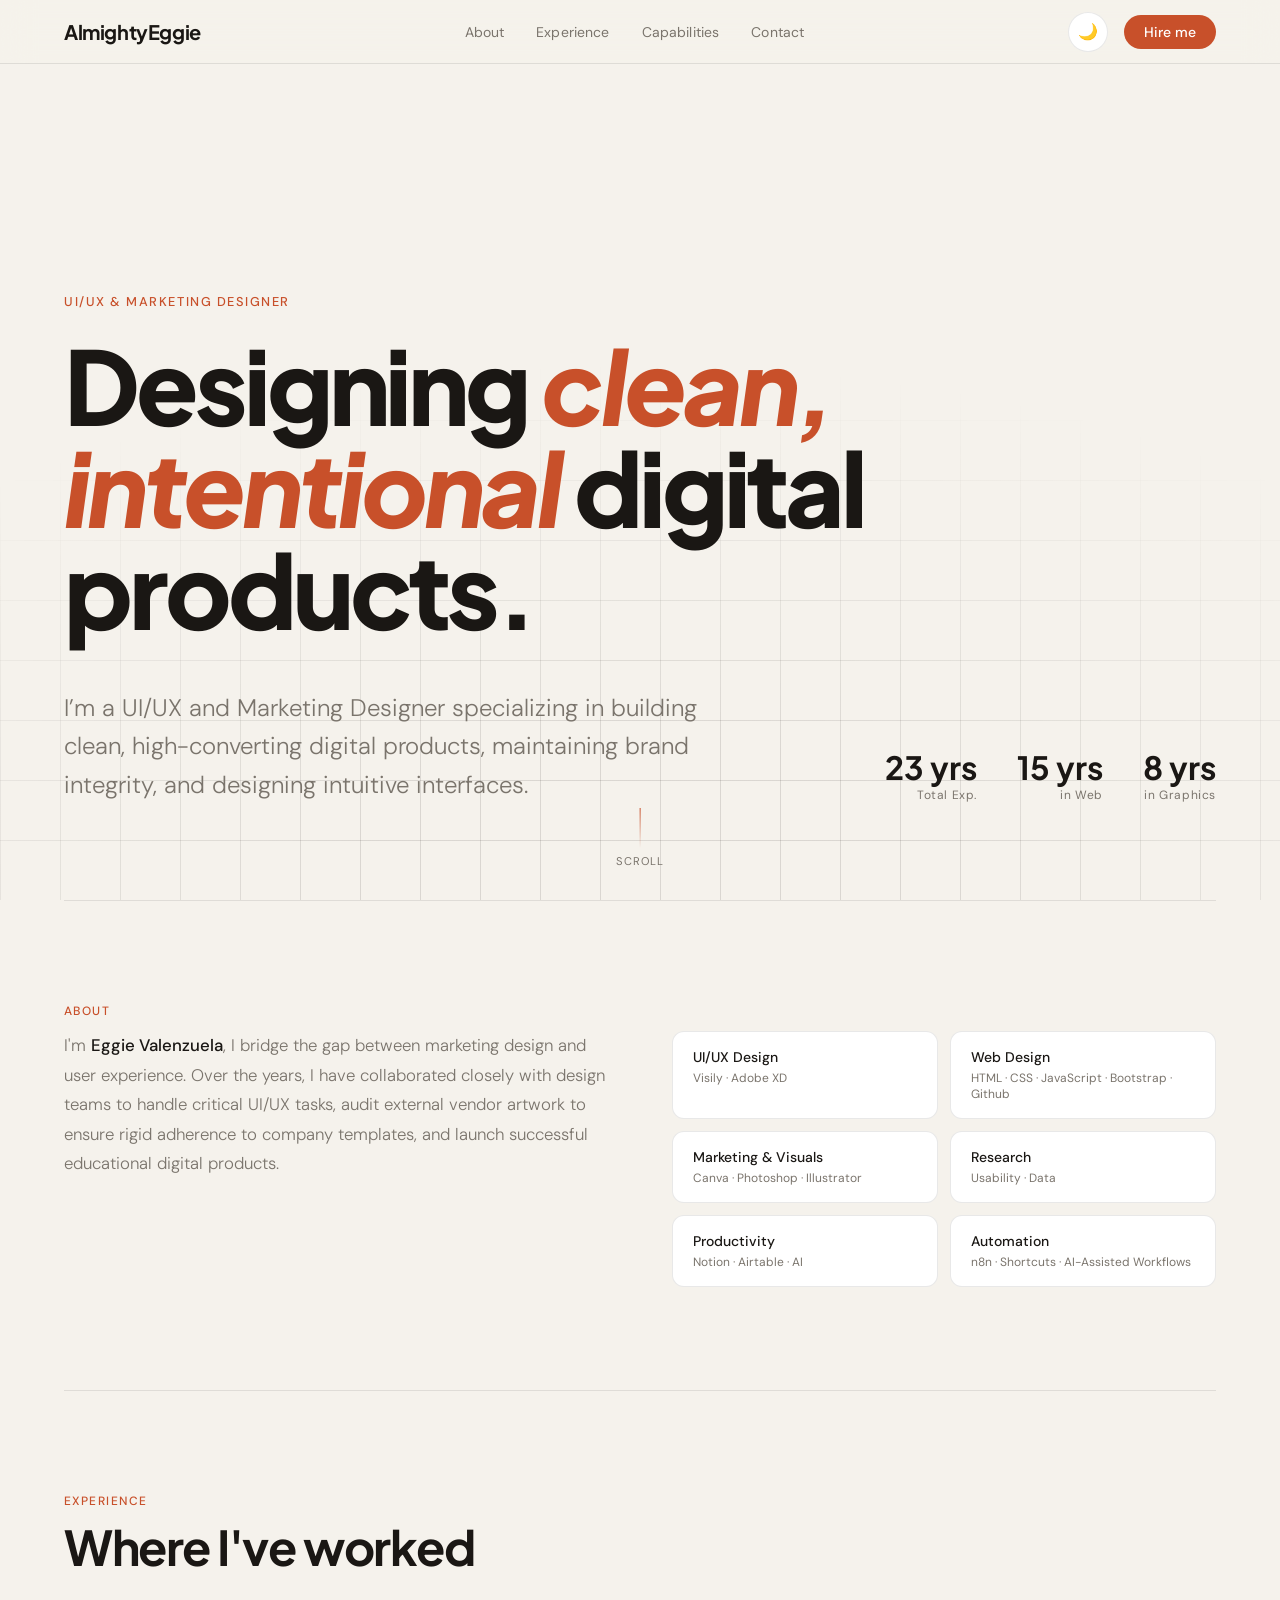
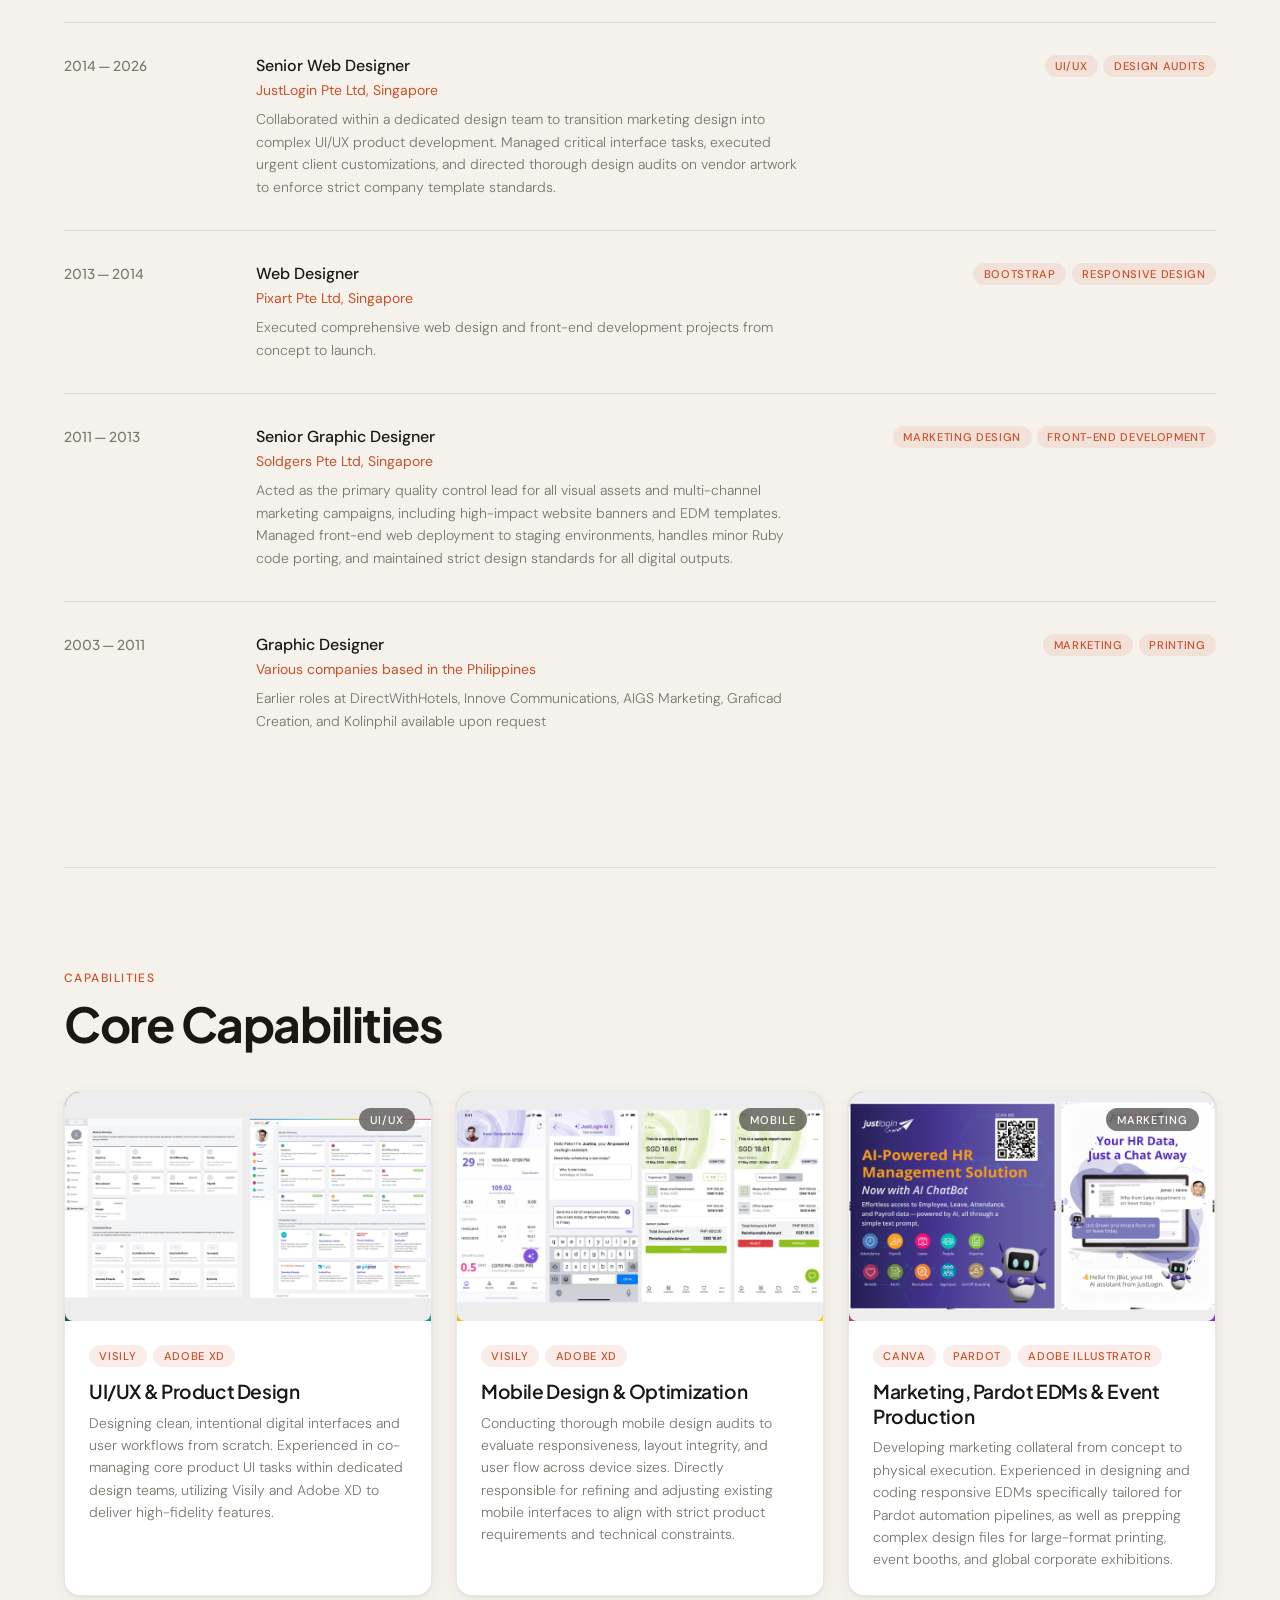
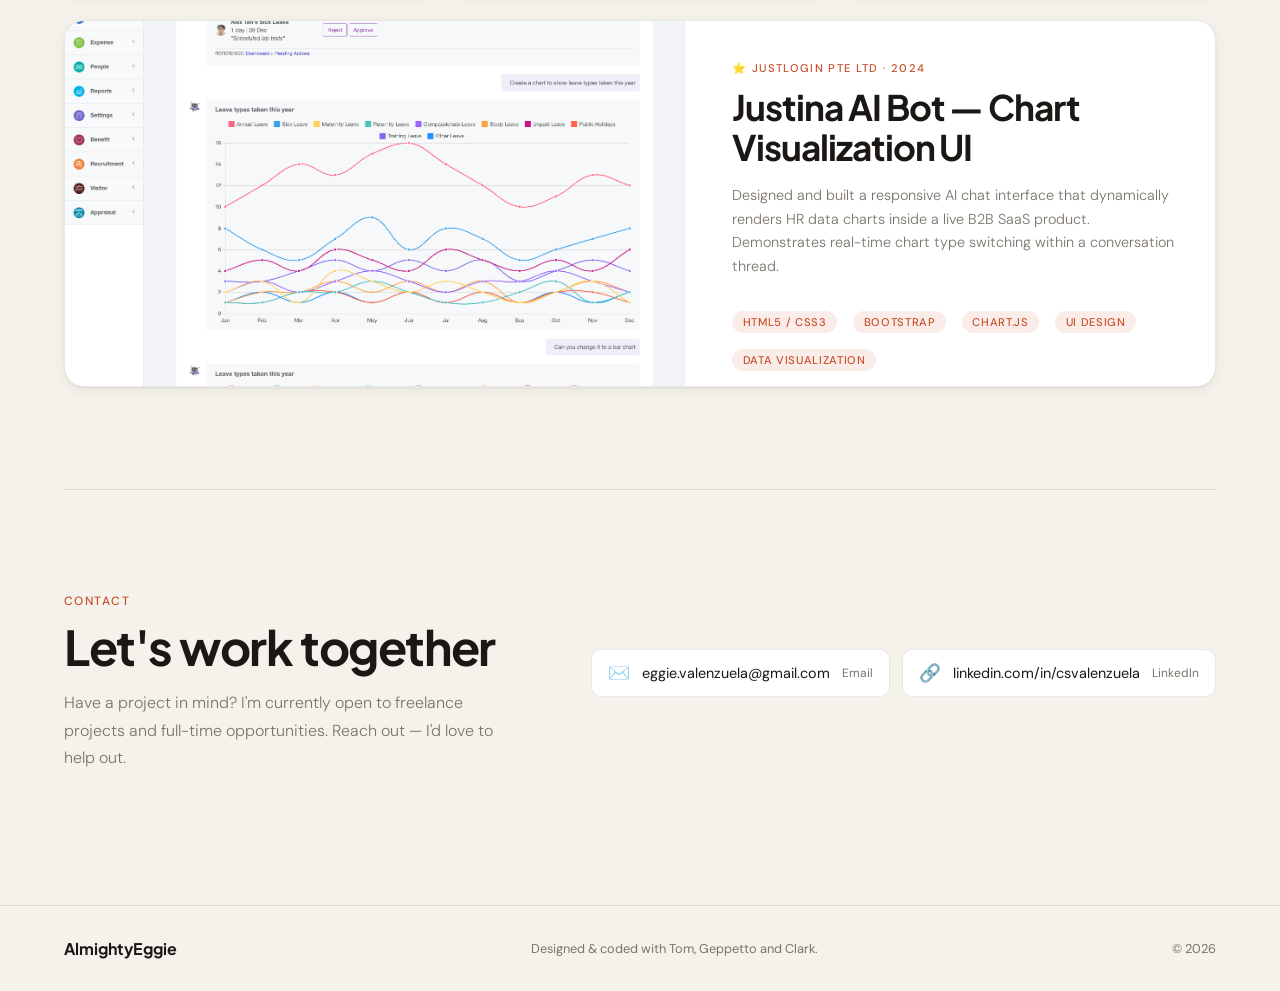
==== index.html @ 994a7f30 "Update index.html" ====
<!DOCTYPE html>
<html lang="en">

<head>
    <meta charset="UTF-8">
    <meta name="viewport" content="width=device-width, initial-scale=1.0">
    <title>Eggie Valenzuela — Portfolio</title>
    <link rel="preconnect" href="https://fonts.googleapis.com">
    <link
        href="https://fonts.googleapis.com/css2?family=Plus+Jakarta+Sans:ital,wght@0,300..800;1,300..800&family=DM+Sans:ital,opsz,wght@0,9..40,300..500;1,9..40,300&display=swap"
        rel="stylesheet">

    <link rel="stylesheet" href="css/style.css">

</head>

<body>

    <!-- NAV -->
    <nav>
        <a href="#" class="nav-logo">AlmightyEggie</a>
        <ul class="nav-links">
            <li><a href="#about">About</a></li>
            <li><a href="#experience">Experience</a></li>
            <li><a href="#work">Capabilities</a></li>
            <li><a href="#contact">Contact</a></li>
        </ul>
        <div class="nav-right">
            <button class="theme-toggle" onclick="toggleTheme()" title="Toggle theme" id="themeBtn">🌙</button>
            <a href="#contact" class="btn-cta">Hire me</a>
        </div>
    </nav>

    <!-- HERO -->
    <section class="hero">
        <div class="hero-grid"></div>
        <span class="hero-eyebrow">UI/UX & Marketing Designer</span>
        <h1>Designing <em>clean, intentional</em> digital products.</h1>
        <div class="hero-sub">
            <p class="hero-desc">I’m a UI/UX and Marketing Designer specializing in building clean, high-converting
                digital products, maintaining brand integrity, and designing intuitive interfaces.</p>
            <div class="hero-stats">
                <div class="stat">
                    <span class="stat-num">23 yrs</span>
                    <span class="stat-label">Total Exp.</span>
                </div>
                <div class="stat">
                    <span class="stat-num">15 yrs</span>
                    <span class="stat-label">in Web</span>
                </div>
                <div class="stat">
                    <span class="stat-num">8 yrs</span>
                    <span class="stat-label">in Graphics</span>
                </div>
            </div>
        </div>
        <div class="scroll-hint">
            <div class="scroll-hint-line"></div>
            Scroll
        </div>
    </section>

    <div class="divider"></div>

    <!-- ABOUT -->
    <section id="about">
        <div class="section-label">About</div>
        <div class="about-inner">
            <div class="about-text reveal">
                <p>I'm <strong>Eggie Valenzuela</strong>, I bridge the gap between marketing design and user experience.
                    Over the years, I have collaborated closely with design teams to handle critical UI/UX tasks, audit
                    external vendor artwork to ensure rigid adherence to company templates, and launch successful
                    educational digital products.</p>
            </div>
            <div class="skills-grid reveal">
                <div class="skill-item">
                    <div class="skill-name">UI/UX Design</div>
                    <div class="skill-sub">Visily · Adobe XD </div>
                </div>
                <div class="skill-item">
                    <div class="skill-name">Web Design</div>
                    <div class="skill-sub">HTML · CSS · JavaScript · Bootstrap · Github</div>
                </div>
                <div class="skill-item">
                    <div class="skill-name">Marketing & Visuals</div>
                    <div class="skill-sub">Canva · Photoshop · Illustrator</div>
                </div>
                <div class="skill-item">
                    <div class="skill-name">Research</div>
                    <div class="skill-sub">Usability · Data</div>
                </div>
                <div class="skill-item">
                    <div class="skill-name">Productivity</div>
                    <div class="skill-sub">Notion · Airtable · AI</div>
                </div>
                <div class="skill-item">
                    <div class="skill-name">Automation</div>
                    <div class="skill-sub">n8n · Shortcuts · AI-Assisted Workflows</div>
                </div>
            </div>
        </div>
    </section>

    <div class="divider"></div>

    <!-- EXPERIENCE -->
    <section id="experience">
        <div class="section-label">Experience</div>
        <h2 class="section-title">Where I've worked</h2>

        <div class="exp-list">
            <div class="exp-item reveal">
                <div class="exp-period">2014 — 2026</div>
                <div>
                    <div class="exp-role">Senior Web Designer</div>
                    <div class="exp-company">JustLogin Pte Ltd, Singapore</div>
                    <p class="exp-desc">Collaborated within a dedicated design team to transition marketing design into
                        complex UI/UX product development. Managed critical interface tasks, executed urgent client
                        customizations, and directed thorough design audits on vendor artwork to enforce strict company
                        template standards.</p>
                </div>
                <div class="exp-tags">
                    <span class="tag">UI/UX</span>
                    <span class="tag">Design Audits</span>
                </div>
            </div>

            <div class="exp-item reveal">
                <div class="exp-period">2013 — 2014</div>
                <div>
                    <div class="exp-role">Web Designer</div>
                    <div class="exp-company">Pixart Pte Ltd, Singapore</div>
                    <p class="exp-desc">Executed comprehensive web design and front-end development projects from
                        concept to launch.</p>
                </div>
                <div class="exp-tags">
                    <span class="tag">Bootstrap</span>
                    <span class="tag">Responsive Design</span>
                </div>
            </div>

            <div class="exp-item reveal">
                <div class="exp-period">2011 — 2013</div>
                <div>
                    <div class="exp-role">Senior Graphic Designer</div>
                    <div class="exp-company">Soldgers Pte Ltd, Singapore</div>
                    <p class="exp-desc">Acted as the primary quality control lead for all visual assets and
                        multi-channel marketing campaigns, including high-impact website banners and EDM templates.
                        Managed front-end web deployment to staging environments, handles minor Ruby code porting, and
                        maintained strict design standards for all digital outputs.</p>
                </div>
                <div class="exp-tags">
                    <span class="tag">Marketing Design</span>
                    <span class="tag">Front-end Development</span>
                </div>
            </div>

            <div class="exp-item reveal">
                <div class="exp-period">2003 — 2011</div>
                <div>
                    <div class="exp-role">Graphic Designer</div>
                    <div class="exp-company">Various companies based in the Philippines</div>
                    <p class="exp-desc">Earlier roles at DirectWithHotels, Innove Communications, AIGS Marketing,
                        Graficad Creation, and Kolinphil available upon request</p>
                </div>
                <div class="exp-tags">
                    <span class="tag">Marketing</span>
                    <span class="tag">Printing</span>
                </div>
            </div>
        </div>
    </section>

    <div class="divider"></div>

    <!-- WORK -->
    <section id="work">
        <div class="works-header">
            <div>
                <div class="section-label">Capabilities</div>
                <h2 class="section-title">Core Capabilities</h2>
            </div>
            <!-- <a href="#" class="view-all">View all work →</a> -->
        </div>

        <div class="projects-grid">
            <!-- Card 2 -->
            <a href="#" class="project-card reveal" data-modal-image="images/mockups.png"
                data-modal-title="UI/UX & Product Design" data-modal-badge="UI/UX" data-modal-year="2024"
                data-modal-tags="Visily,Adobe XD"
                data-modal-desc="Designing clean, intentional digital interfaces and user workflows from scratch. Experienced in co-managing core product UI tasks within dedicated design teams, utilizing Visily and Adobe XD to deliver high-fidelity features.">
                <div class="project-thumb c2">
                    <div class="project-thumb-inner"><img src="images/mockups.png"></div>
                    <span class="project-badge">UI/UX</span>
                </div>
                <div class="project-body">
                    <div class="project-tags">
                        <span class="tag">Visily</span>
                        <span class="tag">Adobe XD</span>
                    </div>
                    <h3 class="project-title">UI/UX & Product Design</h3>
                    <p class="project-desc">Designing clean, intentional digital interfaces and user workflows from
                        scratch. Experienced in co-managing core product UI tasks within dedicated design teams,
                        utilizing Visily and Adobe XD to deliver high-fidelity features.</p>
                </div>
                <!-- <div class="project-footer">
                    <span class="project-year">2024</span>
                    <span class="project-arrow">↗</span>
                </div> -->
            </a>

            <!-- Card 3 -->
            <a href="#" class="project-card reveal" data-modal-image="images/mobile.png" data-modal-color="c3"
                data-modal-title="Mobile Design & Optimization" data-modal-badge="Mobile" data-modal-year="2024"
                data-modal-tags="Visily,Adobe XD,Mobile Design"
                data-modal-desc="Conducting thorough mobile design audits to evaluate responsiveness, layout integrity, and user flow across device sizes. Directly responsible for refining and adjusting existing mobile interfaces to align with strict product requirements and technical constraints.">
                <div class="project-thumb c3">
                    <div class="project-thumb-inner"><img src="images/mobile.png"></div>
                    <span class="project-badge">Mobile</span>
                </div>
                <div class="project-body">
                    <div class="project-tags">
                        <span class="tag">Visily</span>
                        <span class="tag">Adobe XD</span>
                    </div>
                    <h3 class="project-title">Mobile Design & Optimization</h3>
                    <p class="project-desc">Conducting thorough mobile design audits to evaluate responsiveness, layout
                        integrity, and user flow across device sizes. Directly responsible for refining and adjusting
                        existing mobile interfaces to align with strict product requirements and technical constraints.
                    </p>
                </div>
                <!-- <div class="project-footer">
                    <span class="project-year">2024</span>
                    <span class="project-arrow">↗</span>
                </div> -->
            </a>

            <!-- Card 4 -->
            <a href="#" class="project-card reveal" data-modal-image="images/marketing.png" data-modal-color="c4"
                data-modal-title="Marketing, Pardot EDMs & Event Production" data-modal-badge="Marketing"
                data-modal-year="2023" data-modal-tags="Canva,Pardot,Adobe Illustrator" data-modal-desc="Developing marketing collateral from concept to physical execution.
                        Experienced in designing and coding responsive EDMs specifically tailored for Pardot automation
                        pipelines, as well as prepping complex design files for large-format printing, event booths, and
                        global corporate exhibitions.">
                <div class="project-thumb c4">
                    <div class="project-thumb-inner"><img src="images/marketing.png"></div>
                    <span class="project-badge">Marketing</span>
                </div>
                <div class="project-body">
                    <div class="project-tags">
                        <span class="tag">Canva</span>
                        <span class="tag">Pardot</span>
                        <span class="tag">Adobe Illustrator</span>
                    </div>
                    <h3 class="project-title">Marketing, Pardot EDMs & Event Production</h3>
                    <p class="project-desc">Developing marketing collateral from concept to physical execution.
                        Experienced in designing and coding responsive EDMs specifically tailored for Pardot automation
                        pipelines, as well as prepping complex design files for large-format printing, event booths, and
                        global corporate exhibitions.</p>
                </div>
                <!-- <div class="project-footer">
                    <span class="project-year">2023</span>
                    <span class="project-arrow">↗</span>
                </div> -->
            </a>

            <!-- Card 5 -->
            <!-- <a href="#" class="project-card reveal" data-modal-emoji="🏥" data-modal-color="c5"
                data-modal-title="Healio — Patient Portal Redesign" data-modal-badge="Healthcare" data-modal-year="2023"
                data-modal-tags="HealthTech,Accessibility"
                data-modal-desc="Accessibility-first redesign of a hospital patient portal for 400K+ users. Achieved WCAG 2.1 AA compliance while reducing task completion time by 52%.">
                <div class="project-thumb c5">
                    <div class="project-thumb-inner">🏥</div>
                    <span class="project-badge">Healthcare</span>
                </div>
                <div class="project-body">
                    <div class="project-tags">
                        <span class="tag">HealthTech</span>
                        <span class="tag">Accessibility</span>
                    </div>
                    <h3 class="project-title">Healio — Patient Portal Redesign</h3>
                    <p class="project-desc">Accessibility-first redesign of a hospital patient portal for 400K+ users.
                        Achieved WCAG 2.1 AA compliance while reducing task completion time by 52%.</p>
                </div>
                <div class="project-footer">
                    <span class="project-year">2023</span>
                    <span class="project-arrow">↗</span>
                </div>
            </a> -->


            <!-- Featured -->
            <a href="justina-case-study.html" class="featured-card reveal">
                <div class="featured-thumb c1">
                    <div class="featured-thumb-inner"><img src="images/justina-chart.png"></div>
                </div>
                <div class="featured-body">
                    <div>
                        <div class="featured-label">⭐ JustLogin Pte Ltd · 2024</div>
                        <h3 class="featured-title">Justina AI Bot — Chart Visualization UI</h3>
                        <p class="featured-desc">Designed and built a responsive AI chat interface that dynamically
                            renders HR data charts inside a live B2B SaaS product. Demonstrates real-time chart type
                            switching within a conversation thread.</p>
                    </div>
                    <div class="featured-meta">
                        <span class="tag">HTML5 / CSS3</span>
                        <span class="tag">Bootstrap</span>
                        <span class="tag">Chart.js</span>
                        <span class="tag">UI Design</span>
                        <span class="tag">Data Visualization</span>
                    </div>
                </div>
            </a>

        </div>
    </section>

    <div class="divider"></div>

    <!-- CONTACT -->
    <section id="contact">
        <div class="contact-inner">
            <div class="contact-left">
                <div class="section-label">Contact</div>
                <h2 class="section-title">Let's work together</h2>
                <p class="contact-text">Have a project in mind? I'm currently open to freelance projects and full-time
                    opportunities. Reach out — I'd love to help out.</p>
            </div>

            <div class="contact-links">
                <a href="mailto:eggie.valenzuela@gmail.com" class="contact-link">
                    <span class="contact-link-icon">✉️</span>
                    eggie.valenzuela@gmail.com
                    <span class="contact-link-sub">Email</span>
                </a>
                <a href="www.linkedin.com/in/csvalenzuela" class="contact-link">
                    <span class="contact-link-icon">🔗</span>
                    linkedin.com/in/csvalenzuela
                    <span class="contact-link-sub">LinkedIn</span>
                </a>
            </div>
        </div>
    </section>

    <!-- FOOTER -->
    <footer>
        <span class="footer-logo">AlmightyEggie</span>
        <span>Designed & coded with Tom, Geppetto and Clark.</span>
        <span>© 2026</span>
    </footer>

    <!-- PROJECT MODAL -->
    <div id="projectModal" class="modal" role="dialog" aria-modal="true" aria-hidden="true">
        <div class="modal-overlay"></div>
        <div class="modal-container">
            <button class="modal-close" id="modalCloseBtn" aria-label="Close modal">&times;</button>
            <div class="modal-content">
                <div class="modal-media" id="modalMedia">
                    <!-- Dynamic: img or emoji wrapper -->
                </div>
                <div class="modal-details">
                    <div class="modal-header-meta">
                        <span class="modal-badge-label" id="modalBadge"></span>
                        <span class="modal-year" id="modalYear"></span>
                    </div>
                    <h3 class="modal-title" id="modalTitle"></h3>
                    <div class="modal-tags" id="modalTags"></div>
                    <p class="modal-desc" id="modalDesc"></p>
                </div>
            </div>
        </div>
    </div>

    <script>
        // Theme toggle
        const html = document.documentElement;
        const btn = document.getElementById('themeBtn');

        function toggleTheme() {
            const isDark = html.getAttribute('data-theme') === 'dark';
            html.setAttribute('data-theme', isDark ? 'light' : 'dark');
            btn.textContent = isDark ? '🌙' : '☀️';
        }

        // Scroll reveal
        const reveals = document.querySelectorAll('.reveal');
        const observer = new IntersectionObserver((entries) => {
            entries.forEach((entry, i) => {
                if (entry.isIntersecting) {
                    setTimeout(() => entry.target.classList.add('visible'), 60 * i);
                    observer.unobserve(entry.target);
                }
            });
        }, { threshold: 0.08 });

        reveals.forEach(el => observer.observe(el));

        // Modal selectors
        const modal = document.getElementById('projectModal');
        const modalOverlay = modal.querySelector('.modal-overlay');
        const modalCloseBtn = document.getElementById('modalCloseBtn');
        const modalMedia = document.getElementById('modalMedia');
        const modalBadge = document.getElementById('modalBadge');
        const modalYear = document.getElementById('modalYear');
        const modalTitle = document.getElementById('modalTitle');
        const modalTags = document.getElementById('modalTags');
        const modalDesc = document.getElementById('modalDesc');

        function openModal(card) {
            const image = card.getAttribute('data-modal-image');
            const emoji = card.getAttribute('data-modal-emoji');
            const colorClass = card.getAttribute('data-modal-color') || '';
            const title = card.getAttribute('data-modal-title');
            const badge = card.getAttribute('data-modal-badge');
            const year = card.getAttribute('data-modal-year');
            const tags = card.getAttribute('data-modal-tags') ? card.getAttribute('data-modal-tags').split(',') : [];
            const desc = card.getAttribute('data-modal-desc');

            // Populate media (image or styled emoji box)
            modalMedia.innerHTML = '';
            if (image) {
                const imgEl = document.createElement('img');
                imgEl.src = image;
                imgEl.alt = title;
                imgEl.className = 'modal-img';
                modalMedia.appendChild(imgEl);
                modalMedia.className = 'modal-media'; // remove any special emoji-only classes
            } else if (emoji) {
                const emojiWrapper = document.createElement('div');
                emojiWrapper.className = `modal-emoji-wrapper ${colorClass}`;
                emojiWrapper.textContent = emoji;
                modalMedia.appendChild(emojiWrapper);
                modalMedia.className = 'modal-media has-emoji';
            }

            // Populate text
            modalTitle.textContent = title;
            modalBadge.textContent = badge;
            modalYear.textContent = year;
            modalDesc.textContent = desc;

            // Populate tags
            modalTags.innerHTML = '';
            tags.forEach(tagText => {
                const tagSpan = document.createElement('span');
                tagSpan.className = 'tag';
                tagSpan.textContent = tagText;
                modalTags.appendChild(tagSpan);
            });

            // Show modal
            modal.classList.add('active');
            document.body.style.overflow = 'hidden'; // Lock scroll

            // Focus on close button for accessibility
            modalCloseBtn.focus();
        }

        function closeModal() {
            modal.classList.remove('active');
            document.body.style.overflow = ''; // Unlock scroll
        }

        // Attach click handlers to cards
        const projectCards = document.querySelectorAll('.project-card');
        projectCards.forEach(card => {
            card.addEventListener('click', (e) => {
                e.preventDefault();
                openModal(card);
            });
        });

        // Close handlers
        modalCloseBtn.addEventListener('click', closeModal);
        modalOverlay.addEventListener('click', closeModal);

        // Escape key listener to close modal
        window.addEventListener('keydown', (e) => {
            if (e.key === 'Escape' && modal.classList.contains('active')) {
                closeModal();
            }
        });
    </script>

</body>

</html>
---- css/style.css ----
*,
        *::before,
        *::after {
            box-sizing: border-box;
            margin: 0;
            padding: 0;
        }

        :root {
            --bg: #F5F2EC;
            --bg2: #EDE9E0;
            --surface: #FFFFFF;
            --border: rgba(0, 0, 0, 0.09);
            --text: #1A1714;
            --muted: #7A746C;
            --accent: #C8502A;
            --accent2: #3D6B4F;
            --tag-bg: rgba(200, 80, 42, 0.1);
            --tag-color: #C8502A;
            --nav-bg: rgba(245, 242, 236, 0.85);
            --card-shadow: 0 1px 3px rgba(0, 0, 0, 0.06), 0 4px 16px rgba(0, 0, 0, 0.05);
            --card-hover: 0 8px 32px rgba(0, 0, 0, 0.10);
            --hero-line: rgba(26, 23, 20, 0.12);
        }

        [data-theme="dark"] {
            --bg: #0F0E0D;
            --bg2: #181614;
            --surface: #1E1C1A;
            --border: rgba(255, 255, 255, 0.08);
            --text: #EDE8DF;
            --muted: #7A746C;
            --accent: #E8714A;
            --accent2: #5A9E72;
            --tag-bg: rgba(232, 113, 74, 0.15);
            --tag-color: #E8714A;
            --nav-bg: rgba(15, 14, 13, 0.85);
            --card-shadow: 0 1px 3px rgba(0, 0, 0, 0.3), 0 4px 16px rgba(0, 0, 0, 0.25);
            --card-hover: 0 8px 32px rgba(0, 0, 0, 0.4);
            --hero-line: rgba(237, 232, 223, 0.08);
        }

        html {
            scroll-behavior: smooth;
        }

        body {
            font-family: 'DM Sans', sans-serif;
            background: var(--bg);
            color: var(--text);
            min-height: 100vh;
            transition: background 0.4s, color 0.4s;
            overflow-x: hidden;
        }

        /* NAV */
        nav {
            position: fixed;
            top: 0;
            left: 0;
            right: 0;
            z-index: 100;
            display: flex;
            align-items: center;
            justify-content: space-between;
            padding: 0 clamp(1.5rem, 5vw, 4rem);
            height: 64px;
            backdrop-filter: blur(16px);
            background: var(--nav-bg);
            border-bottom: 1px solid var(--border);
            transition: background 0.4s, border-color 0.4s;
        }

        .nav-logo {
            font-family: 'Plus Jakarta Sans', sans-serif;
            font-weight: 700;
            font-size: 1.25rem;
            color: var(--text);
            text-decoration: none;
            letter-spacing: -0.02em;
        }

        .nav-links {
            display: flex;
            align-items: center;
            gap: 2rem;
            list-style: none;
        }

        .nav-links a {
            font-size: 0.875rem;
            font-weight: 400;
            color: var(--muted);
            text-decoration: none;
            letter-spacing: 0.01em;
            transition: color 0.2s;
        }

        .nav-links a:hover {
            color: var(--text);
        }

        .nav-right {
            display: flex;
            align-items: center;
            gap: 1rem;
        }

        .theme-toggle {
            width: 40px;
            height: 40px;
            border-radius: 50%;
            border: 1px solid var(--border);
            background: var(--surface);
            cursor: pointer;
            display: flex;
            align-items: center;
            justify-content: center;
            font-size: 1rem;
            transition: all 0.2s;
            color: var(--text);
        }

        .theme-toggle:hover {
            background: var(--bg2);
            transform: scale(1.05);
        }

        .btn-cta {
            padding: 0.5rem 1.25rem;
            background: var(--accent);
            color: #fff;
            border: none;
            border-radius: 100px;
            font-family: 'DM Sans', sans-serif;
            font-size: 0.875rem;
            font-weight: 500;
            cursor: pointer;
            text-decoration: none;
            transition: opacity 0.2s, transform 0.2s;
            display: inline-block;
        }

        .btn-cta:hover {
            opacity: 0.88;
            transform: translateY(-1px);
        }

        /* HERO */
        .hero {
            min-height: 100vh;
            display: flex;
            flex-direction: column;
            justify-content: flex-end;
            padding: 0 clamp(1.5rem, 5vw, 4rem);
            padding-bottom: 6rem;
            padding-top: 64px;
            position: relative;
            overflow: hidden;
        }

        .hero-grid {
            position: absolute;
            inset: 0;
            z-index: 0;
            background-image:
                linear-gradient(var(--hero-line) 1px, transparent 1px),
                linear-gradient(90deg, var(--hero-line) 1px, transparent 1px);
            background-size: 60px 60px;
            mask-image: radial-gradient(ellipse 80% 60% at 50% 100%, black 30%, transparent 100%);
        }

        .hero-eyebrow {
            font-size: 0.8rem;
            font-weight: 500;
            letter-spacing: 0.12em;
            text-transform: uppercase;
            color: var(--accent);
            margin-bottom: 1.5rem;
            position: relative;
            z-index: 1;
            animation: fadeUp 0.6s ease both;
            margin-top: 1.5rem;
        }

        .hero h1 {
            font-family: 'Plus Jakarta Sans', sans-serif;
            font-weight: 800;
            font-size: clamp(3.2rem, 8vw, 6.8rem);
            line-height: 1.0;
            letter-spacing: -0.04em;
            color: var(--text);
            position: relative;
            z-index: 1;
            animation: fadeUp 0.6s 0.1s ease both;
            max-width: 14ch;
        }

        .hero h1 em {
            font-style: italic;
            color: var(--accent);
        }

        .hero-sub {
            display: flex;
            align-items: flex-end;
            justify-content: space-between;
            margin-top: 3rem;
            position: relative;
            z-index: 1;
            animation: fadeUp 0.6s 0.2s ease both;
            gap: 2rem;
            flex-wrap: wrap;
        }

        .hero-desc {
            font-size: 1.5rem;
            font-weight: 300;
            color: var(--muted);
            line-height: 1.6;
            max-width: 38ch;
        }

        .hero-stats {
            display: flex;
            gap: 2.5rem;
        }

        .stat {
            text-align: right;
        }

        .stat-num {
            font-family: 'Plus Jakarta Sans', sans-serif;
            font-weight: 700;
            font-size: 2rem;
            line-height: 1;
            color: var(--text);
            display: block;
        }

        .stat-label {
            font-size: 0.75rem;
            color: var(--muted);
            letter-spacing: 0.05em;
        }

        .scroll-hint {
            position: absolute;
            bottom: 2rem;
            left: 50%;
            transform: translateX(-50%);
            display: flex;
            flex-direction: column;
            align-items: center;
            gap: 0.4rem;
            color: var(--muted);
            font-size: 0.7rem;
            letter-spacing: 0.1em;
            text-transform: uppercase;
            animation: fadeIn 1s 0.8s ease both;
        }

        .scroll-hint-line {
            width: 1px;
            height: 40px;
            background: linear-gradient(to bottom, var(--accent), transparent);
            animation: scrollDown 1.5s infinite ease-in-out;
        }

        @keyframes scrollDown {

            0%,
            100% {
                transform: scaleY(1);
                opacity: 1;
            }

            50% {
                transform: scaleY(0.5);
                opacity: 0.4;
            }
        }

        /* SECTIONS */
        section {
            padding: clamp(4rem, 8vw, 7rem) clamp(1.5rem, 5vw, 4rem);
        }

        .section-label {
            font-size: 0.75rem;
            letter-spacing: 0.12em;
            text-transform: uppercase;
            color: var(--accent);
            font-weight: 500;
            margin-bottom: 0.75rem;
        }

        .section-title {
            font-family: 'Plus Jakarta Sans', sans-serif;
            font-weight: 700;
            font-size: clamp(2rem, 4.5vw, 3rem);
            line-height: 1.1;
            letter-spacing: -0.03em;
            color: var(--text);
            margin-bottom: 3rem;
            max-width: 20ch;
        }

        /* ABOUT */
        .about-inner {
            display: grid;
            grid-template-columns: 1fr 1fr;
            gap: 4rem;
            align-items: start;
        }

        .about-text p {
            font-size: 1.05rem;
            line-height: 1.75;
            color: var(--muted);
            font-weight: 300;
            margin-bottom: 1.25rem;
        }

        .about-text p strong {
            color: var(--text);
            font-weight: 500;
        }

        .skills-grid {
            display: grid;
            grid-template-columns: 1fr 1fr;
            gap: 0.75rem;
        }

        .skill-item {
            background: var(--surface);
            border: 1px solid var(--border);
            border-radius: 12px;
            padding: 1rem 1.25rem;
            transition: border-color 0.2s, transform 0.2s;
        }

        .skill-item:hover {
            border-color: var(--accent);
            transform: translateY(-2px);
        }

        .skill-name {
            font-size: 0.875rem;
            font-weight: 500;
            color: var(--text);
            margin-bottom: 0.25rem;
        }

        .skill-sub {
            font-size: 0.75rem;
            color: var(--muted);
        }

        /* WORKS */
        .works-header {
            display: flex;
            align-items: flex-end;
            justify-content: space-between;
            margin-bottom: 2.5rem;
            flex-wrap: wrap;
            gap: 1rem;
        }

        .works-header .section-title {
            margin-bottom: 0;
        }

        .view-all {
            font-size: 0.875rem;
            color: var(--muted);
            text-decoration: none;
            display: flex;
            align-items: center;
            gap: 0.4rem;
            transition: color 0.2s;
        }

        .view-all:hover {
            color: var(--accent);
        }

        .projects-grid {
            display: grid;
            grid-template-columns: repeat(auto-fill, minmax(340px, 1fr));
            gap: 1.5rem;
        }

        .project-card {
            background: var(--surface);
            border: 1px solid var(--border);
            border-radius: 16px;
            overflow: hidden;
            cursor: pointer;
            transition: box-shadow 0.3s, transform 0.3s, border-color 0.3s;
            box-shadow: var(--card-shadow);
            text-decoration: none;
            color: inherit;
            display: block;
        }

        .project-card:hover {
            box-shadow: var(--card-hover);
            transform: translateY(-4px);
            border-color: transparent;
        }

        .project-thumb {
            aspect-ratio: 16/10;
            overflow: hidden;
            position: relative;
        }

        .project-thumb-inner {
            width: 100%;
            height: 100%;
            display: flex;
            align-items: center;
            justify-content: center;
            font-size: 3rem;
            transition: transform 0.4s ease;
            position: relative;
        }

        .project-card:hover .project-thumb-inner {
            transform: scale(1.04);
        }

        .project-badge {
            position: absolute;
            top: 1rem;
            right: 1rem;
            background: rgba(0, 0, 0, 0.5);
            backdrop-filter: blur(8px);
            color: #fff;
            font-size: 0.7rem;
            font-weight: 500;
            letter-spacing: 0.08em;
            text-transform: uppercase;
            padding: 0.3rem 0.7rem;
            border-radius: 100px;
        }

        .project-body {
            padding: 1.5rem;
        }

        .project-tags {
            display: flex;
            flex-wrap: wrap;
            gap: 0.4rem;
            margin-bottom: 0.75rem;
        }

        .tag {
            font-size: 0.7rem;
            font-weight: 500;
            letter-spacing: 0.06em;
            text-transform: uppercase;
            padding: 0.25rem 0.65rem;
            border-radius: 100px;
            background: var(--tag-bg);
            color: var(--tag-color);
        }

        .project-title {
            font-family: 'Plus Jakarta Sans', sans-serif;
            font-weight: 600;
            font-size: 1.2rem;
            line-height: 1.3;
            letter-spacing: -0.02em;
            margin-bottom: 0.5rem;
            color: var(--text);
        }

        .project-desc {
            font-size: 0.875rem;
            line-height: 1.6;
            color: var(--muted);
            font-weight: 300;
        }

        .project-footer {
            display: flex;
            align-items: center;
            justify-content: space-between;
            padding: 1rem 1.5rem;
            border-top: 1px solid var(--border);
            font-size: 0.8rem;
            color: var(--muted);
        }

        .project-year {
            font-family: 'Plus Jakarta Sans', sans-serif;
            font-weight: 500;
            font-size: 0.85rem;
        }

        .project-arrow {
            width: 28px;
            height: 28px;
            border-radius: 50%;
            border: 1px solid var(--border);
            display: flex;
            align-items: center;
            justify-content: center;
            font-size: 0.75rem;
            transition: all 0.2s;
            color: var(--text);
        }

        .project-card:hover .project-arrow {
            background: var(--accent);
            border-color: var(--accent);
            color: white;
            transform: rotate(45deg);
        }

        /* FEATURED */
        .featured-card {
            grid-column: 1 / -1;
            display: grid;
            grid-template-columns: 1.2fr 1fr;
            border-radius: 20px;
            overflow: hidden;
            background: var(--surface);
            border: 1px solid var(--border);
            box-shadow: var(--card-shadow);
            height: 367px;
            cursor: pointer;
            transition: box-shadow 0.3s, transform 0.3s;
            text-decoration: none;
            color: inherit;
        }

        .featured-card:hover {
            box-shadow: var(--card-hover);
            transform: translateY(-4px);
        }

        .featured-thumb {
            overflow: hidden;
            position: relative;
            display: flex;
            align-items: center;
            justify-content: center;
        }

        .featured-thumb-inner {
            width: 100%;
            height: 100%;
            display: flex;
            align-items: center;
            justify-content: center;
            font-size: 6rem;
            transition: transform 0.4s;
        }

        .featured-card:hover .featured-thumb-inner {
            transform: scale(1.04);
        }

        .featured-body {
            padding: 2.5rem;
            display: flex;
            flex-direction: column;
            justify-content: space-between;
        }

        .featured-label {
            font-size: 0.7rem;
            letter-spacing: 0.12em;
            text-transform: uppercase;
            color: var(--accent);
            font-weight: 500;
            margin-bottom: 0.75rem;
        }

        .featured-title {
            font-family: 'Plus Jakarta Sans', sans-serif;
            font-weight: 700;
            font-size: clamp(1.6rem, 2.8vw, 2.2rem);
            line-height: 1.15;
            letter-spacing: -0.03em;
            margin-bottom: 1rem;
        }

        .featured-desc {
            font-size: 0.9rem;
            line-height: 1.65;
            color: var(--muted);
            font-weight: 300;
            flex: 1;
        }

        .featured-meta {
            display: flex;
            align-items: center;
            gap: 1rem;
            margin-top: 2rem;
            flex-wrap: wrap;
        }

        /* EXPERIENCE */
        .exp-list {
            display: flex;
            flex-direction: column;
            gap: 0;
        }

        .exp-item {
            display: grid;
            grid-template-columns: 160px 1fr auto;
            gap: 2rem;
            padding: 2rem 0;
            border-bottom: 1px solid var(--border);
            align-items: start;
            transition: background 0.2s;
        }

        .exp-item:first-child {
            border-top: 1px solid var(--border);
        }

        .exp-item:last-child {
            border-bottom: none;
        }

        .exp-period {
            font-family: 'Plus Jakarta Sans', sans-serif;
            font-weight: 500;
            font-size: 0.85rem;
            color: var(--muted);
            padding-top: 0.1rem;
        }

        .exp-role {
            font-size: 1rem;
            font-weight: 500;
            color: var(--text);
            margin-bottom: 0.3rem;
        }

        .exp-company {
            font-size: 0.875rem;
            color: var(--accent);
            margin-bottom: 0.6rem;
        }

        .exp-desc {
            font-size: 0.875rem;
            line-height: 1.6;
            color: var(--muted);
            font-weight: 300;
            max-width: 55ch;
        }

        .exp-tags {
            display: flex;
            flex-wrap: wrap;
            gap: 0.35rem;
        }

        /* CONTACT */
        .contact-inner {
            display: grid;
            grid-template-columns: 1fr 1fr;
            gap: 4rem;
            align-items: start;
        }

        .contact-left .section-title {
            margin-bottom: 1rem;
        }

        .contact-text {
            font-size: 1rem;
            line-height: 1.7;
            color: var(--muted);
            font-weight: 300;
            margin-bottom: 2rem;
        }

        .contact-links {
            display: grid;
            grid-template-columns: 1fr 1fr;
            gap: 0.75rem;
            margin-top: 3.5em;
        }

        @media (max-width: 600px) {
            .contact-links {
                grid-template-columns: 1fr;
            }
        }

        .contact-link {
            display: flex;
            align-items: center;
            gap: 0.75rem;
            font-size: 0.9rem;
            color: var(--text);
            text-decoration: none;
            padding: 0.75rem 1rem;
            background: var(--surface);
            border: 1px solid var(--border);
            border-radius: 10px;
            transition: all 0.2s;
        }

        .contact-link:hover {
            border-color: var(--accent);
            color: var(--accent);
            transform: translateX(4px);
        }

        .contact-link-icon {
            font-size: 1.1rem;
        }

        .contact-link-sub {
            font-size: 0.75rem;
            color: var(--muted);
            margin-left: auto;
        }

        .contact-form {
            display: flex;
            flex-direction: column;
            gap: 1rem;
        }

        .form-group {
            display: flex;
            flex-direction: column;
            gap: 0.4rem;
        }

        .form-label {
            font-size: 0.75rem;
            letter-spacing: 0.06em;
            text-transform: uppercase;
            color: var(--muted);
            font-weight: 500;
        }

        .form-input,
        .form-textarea {
            background: var(--surface);
            border: 1px solid var(--border);
            border-radius: 10px;
            padding: 0.875rem 1rem;
            font-family: 'DM Sans', sans-serif;
            font-size: 0.9rem;
            color: var(--text);
            transition: border-color 0.2s;
            outline: none;
            resize: none;
            width: 100%;
        }

        .form-input:focus,
        .form-textarea:focus {
            border-color: var(--accent);
        }

        .form-input::placeholder,
        .form-textarea::placeholder {
            color: var(--muted);
            opacity: 0.6;
        }

        .form-textarea {
            min-height: 120px;
        }

        .btn-submit {
            padding: 0.875rem 2rem;
            background: var(--text);
            color: var(--bg);
            border: none;
            border-radius: 10px;
            font-family: 'DM Sans', sans-serif;
            font-size: 0.9rem;
            font-weight: 500;
            cursor: pointer;
            transition: opacity 0.2s, transform 0.2s;
            align-self: flex-start;
        }

        .btn-submit:hover {
            opacity: 0.85;
            transform: translateY(-1px);
        }

        /* FOOTER */
        footer {
            padding: 2rem clamp(1.5rem, 5vw, 4rem);
            border-top: 1px solid var(--border);
            display: flex;
            align-items: center;
            justify-content: space-between;
            flex-wrap: wrap;
            gap: 1rem;
            font-size: 0.8rem;
            color: var(--muted);
        }

        .footer-logo {
            font-family: 'Plus Jakarta Sans', sans-serif;
            font-weight: 700;
            font-size: 1rem;
            color: var(--text);
        }

        /* COLORS FOR CARDS */
        .c1 {
            background: linear-gradient(135deg, #1A1A2E 0%, #16213E 50%, #0F3460 100%);
        }

        .c2 {
            background: linear-gradient(135deg, #2D1B33 0%, #11998E 100%);
        }

        .c3 {
            background: linear-gradient(135deg, #F7971E 0%, #FFD200 100%);
        }

        .c4 {
            background: linear-gradient(135deg, #C8502A 0%, #8B2FC9 100%);
        }

        .c5 {
            background: linear-gradient(135deg, #134E5E 0%, #71B280 100%);
        }

        /* ANIMATIONS */
        @keyframes fadeUp {
            from {
                opacity: 0;
                transform: translateY(24px);
            }

            to {
                opacity: 1;
                transform: translateY(0);
            }
        }

        @keyframes fadeIn {
            from {
                opacity: 0;
            }

            to {
                opacity: 1;
            }
        }

        .reveal {
            opacity: 0;
            transform: translateY(20px);
            transition: opacity 0.6s ease, transform 0.6s ease;
        }

        .reveal.visible {
            opacity: 1;
            transform: translateY(0);
        }

        /* DIVIDER */
        .divider {
            height: 1px;
            background: var(--border);
            margin: 0 clamp(1.5rem, 5vw, 4rem);
        }

        /* Responsive */
        @media (max-width: 768px) {

            .about-inner,
            .contact-inner {
                grid-template-columns: 1fr;
                gap: 2rem;
            }

            .featured-card {
                grid-template-columns: 1fr;
            }

            .featured-thumb {
                min-height: 200px;
            }

            .exp-item {
                grid-template-columns: 1fr;
                gap: 0.5rem;
            }

            .hero-stats {
                flex-direction: column;
                align-items: flex-start;
            }

            .stat {
                text-align: left;
            }

            .nav-links {
                display: none;
            }

            .projects-grid {
                grid-template-columns: 1fr;
            }
        }

        /* CARD IMAGE PREVIEWS */
        .project-thumb-inner img {
            width: 100%;
            height: 100%;
            object-fit: cover;
            transition: transform 0.4s ease;
            border-radius: 8px;
        }

        .featured-thumb-inner img {
            width: 100%;
            height: auto;
            object-fit: cover;
            transition: transform 0.4s ease;

        }

        /* PROJECT DETAIL MODALS */
        .modal {
            position: fixed;
            top: 0;
            left: 0;
            width: 100%;
            height: 100%;
            z-index: 1000;
            display: flex;
            align-items: center;
            justify-content: center;
            opacity: 0;
            pointer-events: none;
            transition: opacity 0.3s ease;
            padding: 1.5rem;
        }

        .modal.active {
            opacity: 1;
            pointer-events: auto;
        }

        .modal-overlay {
            position: absolute;
            top: 0;
            left: 0;
            width: 100%;
            height: 100%;
            background: rgba(0, 0, 0, 0.4);
            backdrop-filter: blur(12px) saturate(180%);
            -webkit-backdrop-filter: blur(12px) saturate(180%);
        }

        .modal-container {
            position: relative;
            z-index: 1010;
            background: var(--surface);
            border: 1px solid var(--border);
            border-radius: 24px;
            width: 100%;
            max-width: 860px;
            max-height: 90vh;
            overflow-y: auto;
            box-shadow: var(--card-hover);
            transform: scale(0.95) translateY(10px);
            opacity: 0;
            transition: transform 0.4s cubic-bezier(0.16, 1, 0.3, 1), opacity 0.4s ease;
        }

        .modal.active .modal-container {
            transform: scale(1) translateY(0);
            opacity: 1;
        }

        .modal-close {
            position: absolute;
            top: 1.25rem;
            right: 1.25rem;
            width: 36px;
            height: 36px;
            border-radius: 50%;
            border: 1px solid var(--border);
            background: var(--surface);
            color: var(--text);
            font-size: 1.25rem;
            line-height: 1;
            display: flex;
            align-items: center;
            justify-content: center;
            cursor: pointer;
            transition: all 0.2s ease;
            z-index: 1020;
            outline: none;
        }

        .modal-close:hover {
            background: var(--accent);
            border-color: var(--accent);
            color: #fff;
            transform: rotate(90deg);
        }

        .modal-content {
            display: grid;
            grid-template-columns: 1.15fr 1fr;
            min-height: 480px;
        }

        .modal-media {
            background: var(--bg2);
            border-right: 1px solid var(--border);
            display: flex;
            align-items: center;
            justify-content: center;
            padding: 2rem;
            position: relative;
            overflow: hidden;
            min-height: 300px;
        }

        .modal-media img {
            max-width: 100%;
            max-height: 100%;
            object-fit: contain;
            border-radius: 12px;
            box-shadow: 0 10px 30px rgba(0, 0, 0, 0.15);
            animation: modalImageFadeIn 0.5s cubic-bezier(0.16, 1, 0.3, 1);
        }

        .modal-emoji-wrapper {
            width: 100%;
            height: 100%;
            display: flex;
            align-items: center;
            justify-content: center;
            font-size: 8rem;
            user-select: none;
        }

        .modal-media.has-emoji {
            padding: 0;
            align-items: stretch;
            justify-content: stretch;
        }

        .modal-details {
            padding: 2.5rem;
            display: flex;
            flex-direction: column;
            justify-content: center;
        }

        .modal-header-meta {
            display: flex;
            align-items: center;
            gap: 0.75rem;
            margin-bottom: 1rem;
        }

        .modal-badge-label {
            font-size: 0.7rem;
            font-weight: 600;
            letter-spacing: 0.08em;
            text-transform: uppercase;
            padding: 0.35rem 0.75rem;
            background: var(--tag-bg);
            color: var(--tag-color);
            border-radius: 100px;
        }

        .modal-year {
            font-family: 'Plus Jakarta Sans', sans-serif;
            font-weight: 500;
            font-size: 0.85rem;
            color: var(--muted);
        }

        .modal-title {
            font-family: 'Plus Jakarta Sans', sans-serif;
            font-weight: 700;
            font-size: 1.8rem;
            line-height: 1.25;
            color: var(--text);
            letter-spacing: -0.02em;
            margin-bottom: 1rem;
        }

        .modal-tags {
            display: flex;
            flex-wrap: wrap;
            gap: 0.5rem;
            margin-bottom: 1.5rem;
        }

        .modal-desc {
            font-size: 0.95rem;
            line-height: 1.65;
            color: var(--muted);
            font-weight: 300;
        }

        @keyframes modalImageFadeIn {
            from {
                opacity: 0;
                transform: scale(0.95) translateY(10px);
            }

            to {
                opacity: 1;
                transform: scale(1) translateY(0);
            }
        }

        @media (max-width: 768px) {
            .modal-content {
                grid-template-columns: 1fr;
            }

            .modal-media {
                border-right: none;
                border-bottom: 1px solid var(--border);
                min-height: 240px;
                padding: 1.5rem;
            }

            .modal-emoji-wrapper {
                font-size: 5rem;
                height: 240px;
            }

            .modal-details {
                padding: 1.5rem;
            }

            .modal-title {
                font-size: 1.5rem;
            }
        }
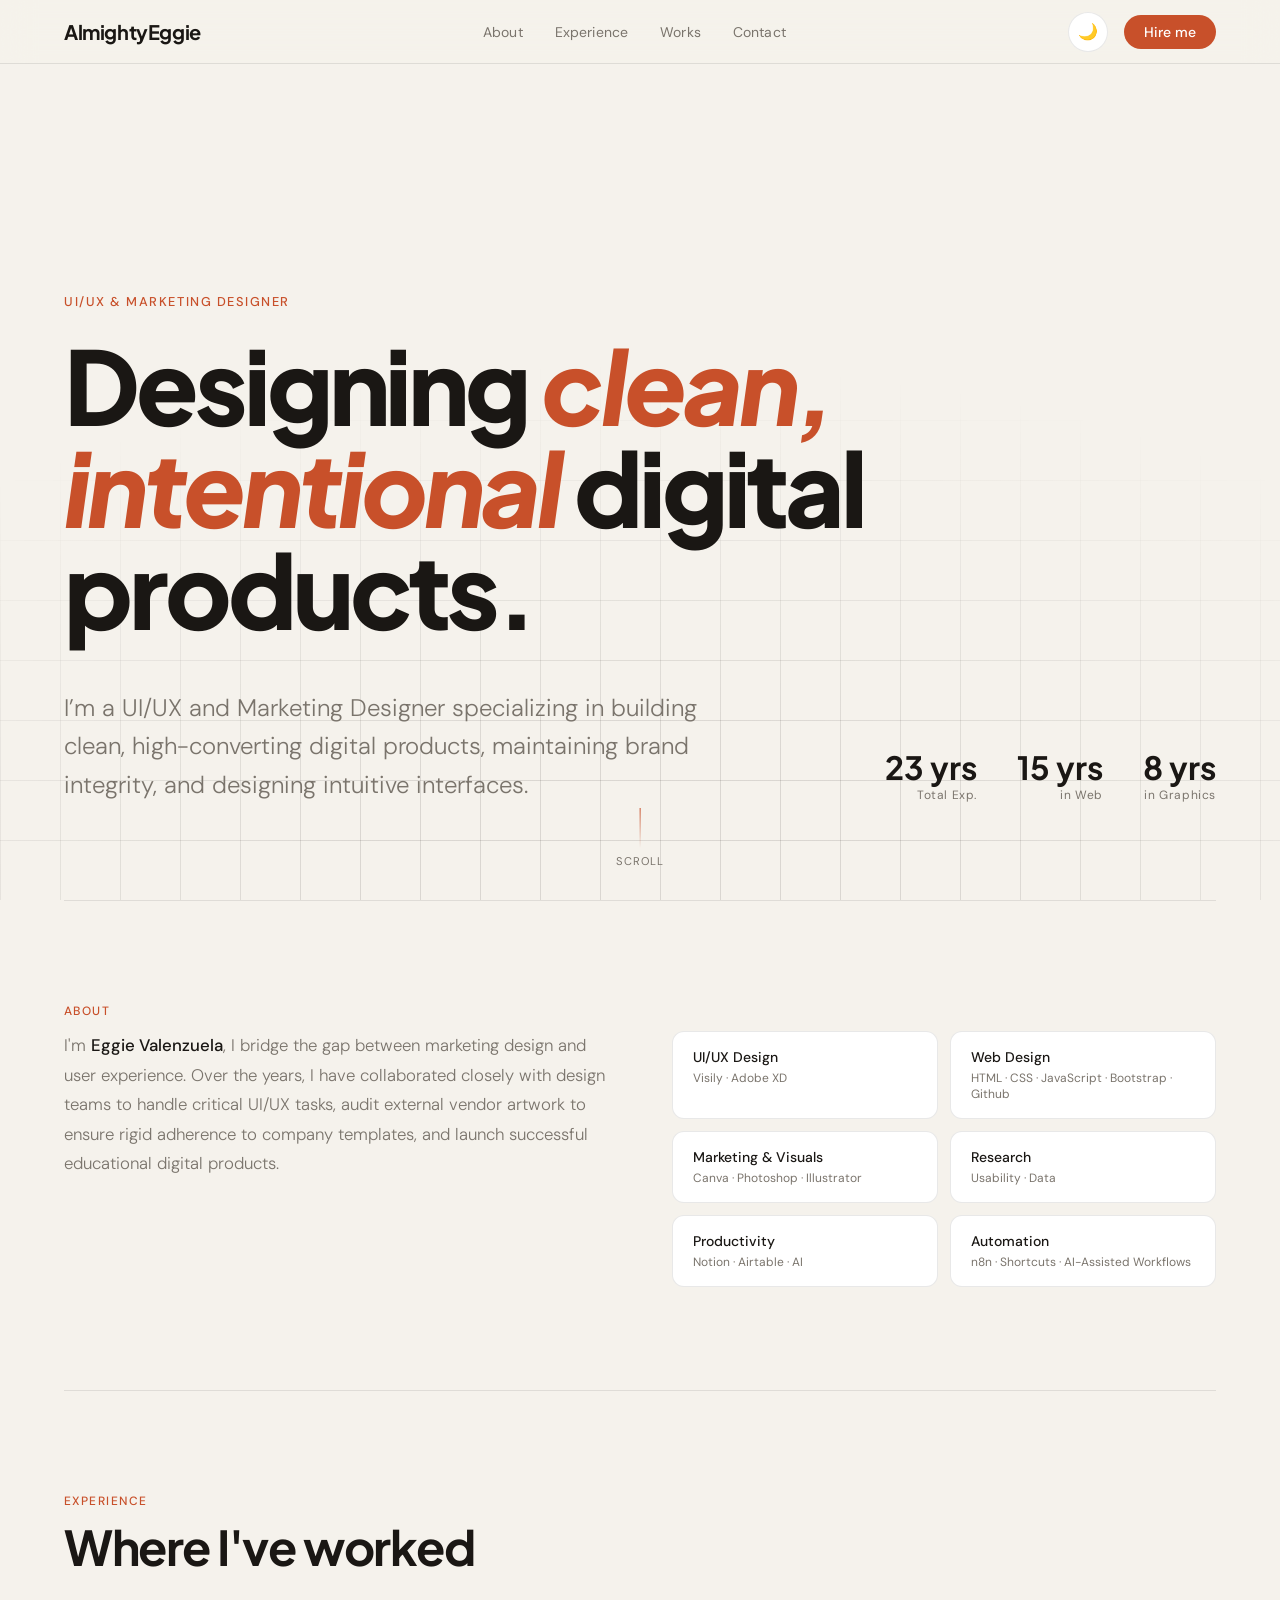
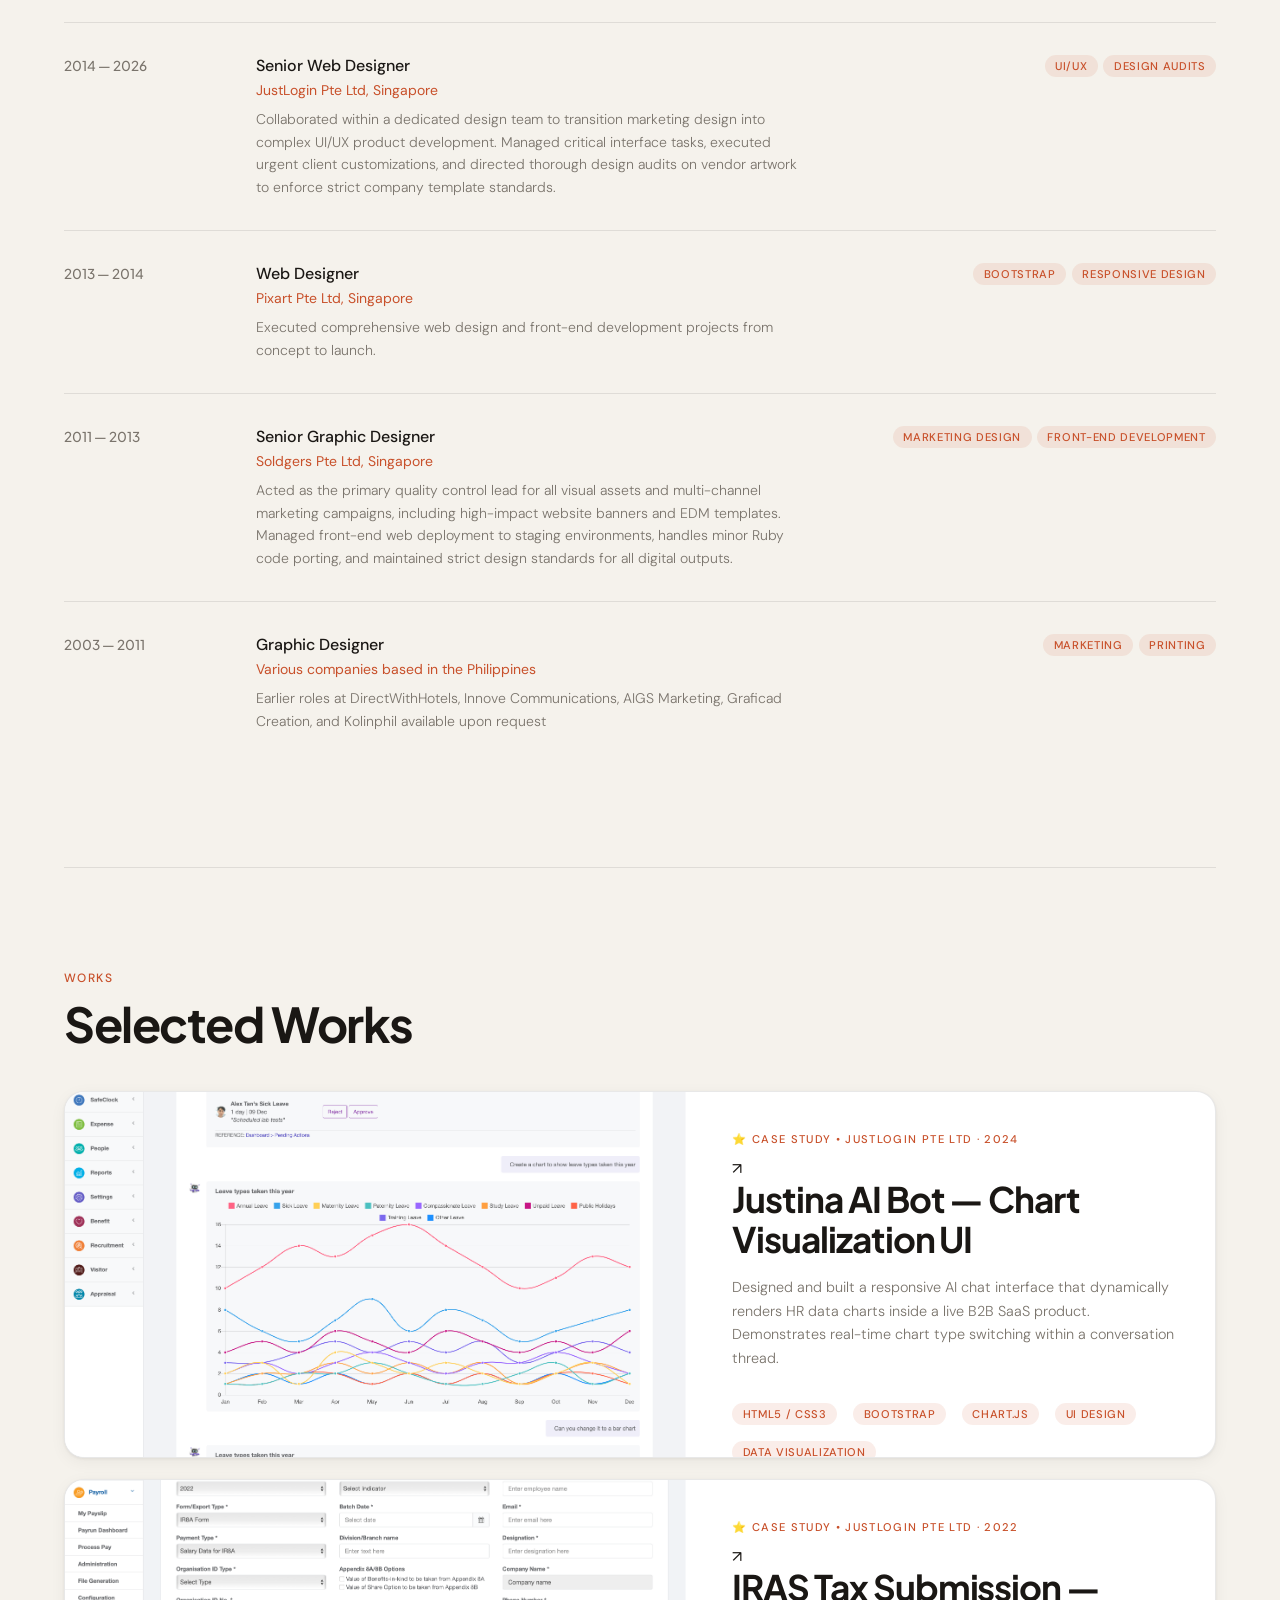
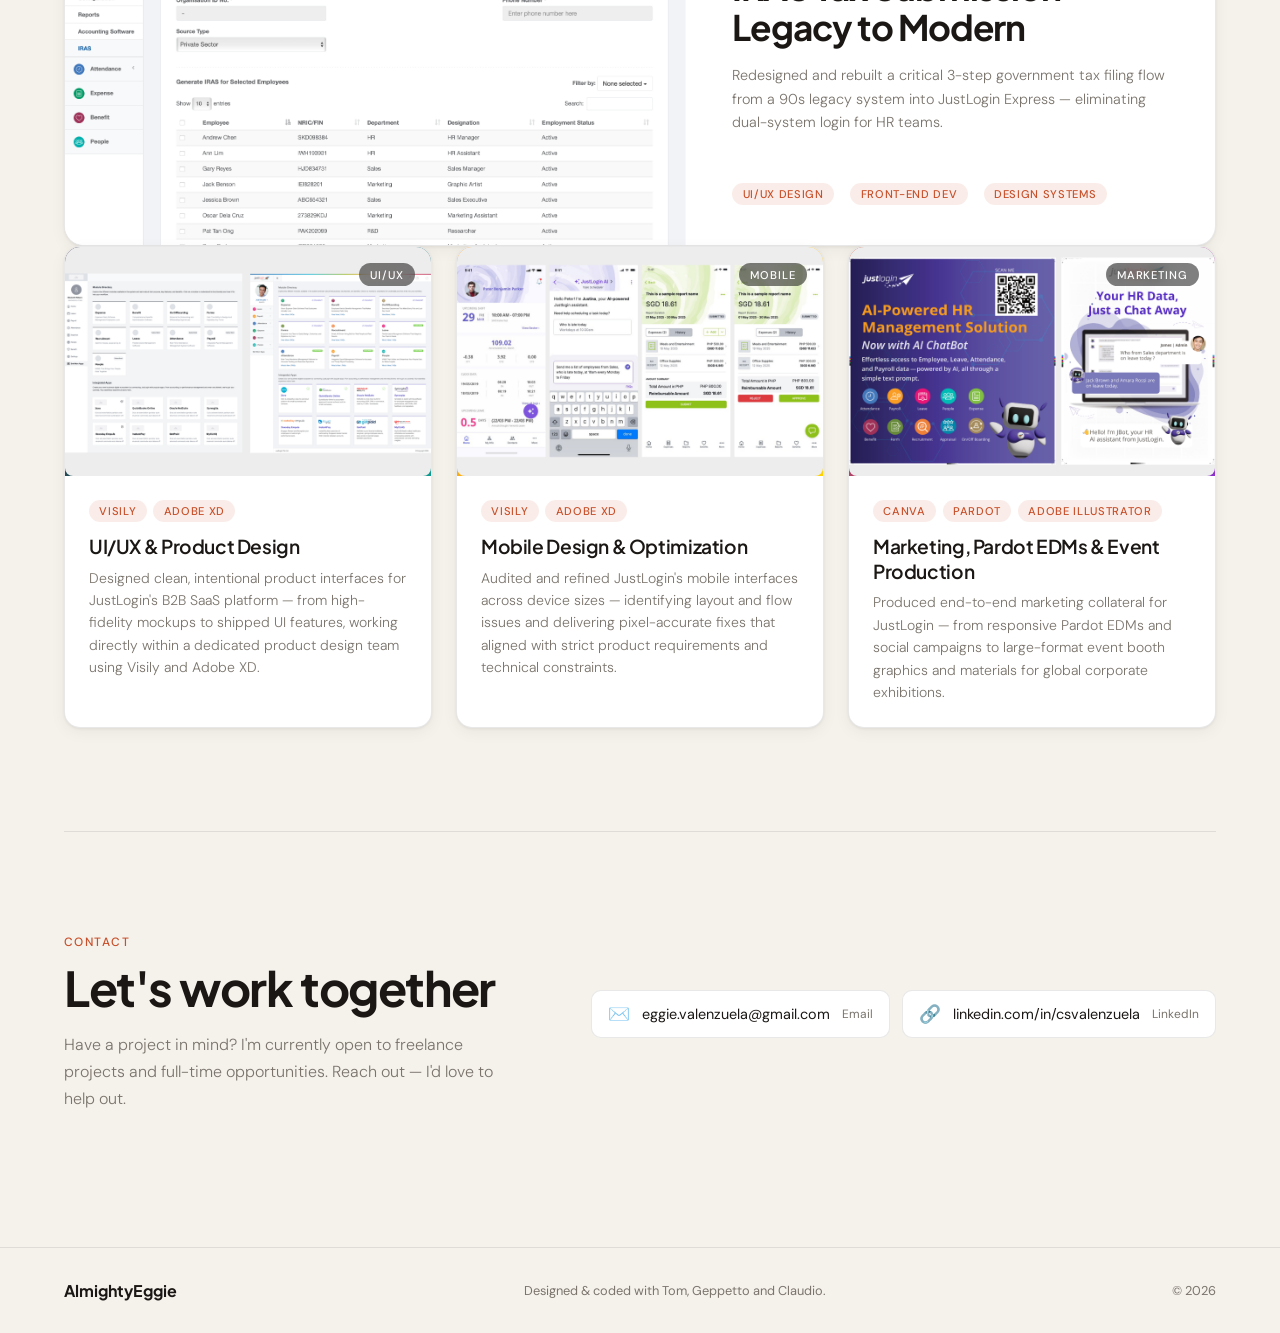
==== commit 7662672c: "iras case study" ====
--- a/index.html
+++ b/index.html
@@ -22,7 +22,7 @@
         <ul class="nav-links">
             <li><a href="#about">About</a></li>
             <li><a href="#experience">Experience</a></li>
-            <li><a href="#work">Capabilities</a></li>
+            <li><a href="#work">Works</a></li>
             <li><a href="#contact">Contact</a></li>
         </ul>
         <div class="nav-right">
@@ -177,10 +177,63 @@
     <section id="work">
         <div class="works-header">
             <div>
-                <div class="section-label">Capabilities</div>
-                <h2 class="section-title">Core Capabilities</h2>
+                <div class="section-label">WORKS</div>
+                <h2 class="section-title">Selected Works</h2>
             </div>
             <!-- <a href="#" class="view-all">View all work →</a> -->
+        </div>
+
+
+        <div class="featured-container">
+            <!-- Featured -->
+            <a href="justina-case-study.html" class="featured-card reveal">
+                <div class="featured-thumb c1">
+                    <div class="featured-thumb-inner"><img src="images/justina-chart.png"></div>
+                </div>
+                <div class="featured-body">
+                    <div>
+                        <div class="clearfix">
+                            <div class="featured-label">⭐ CASE STUDY • JustLogin Pte Ltd · 2024</div>
+                            <div class="featured-arrow">↗</div>
+                        </div>
+                        <h3 class="featured-title">Justina AI Bot — Chart Visualization UI</h3>
+                        <p class="featured-desc">Designed and built a responsive AI chat interface that dynamically
+                            renders HR data charts inside a live B2B SaaS product. Demonstrates real-time chart type
+                            switching within a conversation thread.</p>
+                    </div>
+                    <div class="featured-meta">
+                        <span class="tag">HTML5 / CSS3</span>
+                        <span class="tag">Bootstrap</span>
+                        <span class="tag">Chart.js</span>
+                        <span class="tag">UI Design</span>
+                        <span class="tag">Data Visualization</span>
+                    </div>
+                </div>
+            </a>
+            <br>
+            <a href="iras-case-study.html" class="featured-card reveal">
+                <div class="featured-thumb c1">
+                    <div class="featured-thumb-inner"><img src="images/iras1.png"></div>
+                </div>
+                <div class="featured-body">
+                    <div>
+                        <div class="clearfix">
+                            <div class="featured-label">⭐ CASE STUDY • JustLogin Pte Ltd · 2022</div>
+                            <div class="featured-arrow">↗</div>
+                        </div>
+                        <h3 class="featured-title">IRAS Tax Submission — Legacy to Modern</h3>
+                        <p class="featured-desc">Redesigned and rebuilt a critical 3-step government tax filing flow
+                            from a
+                            90s legacy system into JustLogin Express — eliminating dual-system login for HR teams.
+                        </p>
+                    </div>
+                    <div class="featured-meta">
+                        <span class="tag">UI/UX Design</span>
+                        <span class="tag">Front-end Dev</span>
+                        <span class="tag">Design Systems</span>
+                    </div>
+                </div>
+            </a>
         </div>
 
         <div class="projects-grid">
@@ -188,7 +241,7 @@
             <a href="#" class="project-card reveal" data-modal-image="images/mockups.png"
                 data-modal-title="UI/UX & Product Design" data-modal-badge="UI/UX" data-modal-year="2024"
                 data-modal-tags="Visily,Adobe XD"
-                data-modal-desc="Designing clean, intentional digital interfaces and user workflows from scratch. Experienced in co-managing core product UI tasks within dedicated design teams, utilizing Visily and Adobe XD to deliver high-fidelity features.">
+                data-modal-desc="Designed clean, intentional product interfaces for JustLogin's B2B SaaS platform — from high-fidelity mockups to shipped UI features, working directly within a dedicated product design team using Visily and Adobe XD.">
                 <div class="project-thumb c2">
                     <div class="project-thumb-inner"><img src="images/mockups.png"></div>
                     <span class="project-badge">UI/UX</span>
@@ -199,9 +252,11 @@
                         <span class="tag">Adobe XD</span>
                     </div>
                     <h3 class="project-title">UI/UX & Product Design</h3>
-                    <p class="project-desc">Designing clean, intentional digital interfaces and user workflows from
-                        scratch. Experienced in co-managing core product UI tasks within dedicated design teams,
-                        utilizing Visily and Adobe XD to deliver high-fidelity features.</p>
+                    <p class="project-desc">Designed clean, intentional product interfaces for JustLogin's B2B SaaS
+                        platform — from high-fidelity mockups to shipped UI features, working directly within a
+                        dedicated product design team using Visily and Adobe XD.
+
+                    </p>
                 </div>
                 <!-- <div class="project-footer">
                     <span class="project-year">2024</span>
@@ -213,7 +268,7 @@
             <a href="#" class="project-card reveal" data-modal-image="images/mobile.png" data-modal-color="c3"
                 data-modal-title="Mobile Design & Optimization" data-modal-badge="Mobile" data-modal-year="2024"
                 data-modal-tags="Visily,Adobe XD,Mobile Design"
-                data-modal-desc="Conducting thorough mobile design audits to evaluate responsiveness, layout integrity, and user flow across device sizes. Directly responsible for refining and adjusting existing mobile interfaces to align with strict product requirements and technical constraints.">
+                data-modal-desc="Audited and refined JustLogin's mobile interfaces across device sizes — identifying layout and flow issues and delivering pixel-accurate fixes that aligned with strict product requirements and technical constraints.">
                 <div class="project-thumb c3">
                     <div class="project-thumb-inner"><img src="images/mobile.png"></div>
                     <span class="project-badge">Mobile</span>
@@ -224,9 +279,9 @@
                         <span class="tag">Adobe XD</span>
                     </div>
                     <h3 class="project-title">Mobile Design & Optimization</h3>
-                    <p class="project-desc">Conducting thorough mobile design audits to evaluate responsiveness, layout
-                        integrity, and user flow across device sizes. Directly responsible for refining and adjusting
-                        existing mobile interfaces to align with strict product requirements and technical constraints.
+                    <p class="project-desc">Audited and refined JustLogin's mobile interfaces across device sizes —
+                        identifying layout and flow issues and delivering pixel-accurate fixes that aligned with strict
+                        product requirements and technical constraints.
                     </p>
                 </div>
                 <!-- <div class="project-footer">
@@ -238,10 +293,9 @@
             <!-- Card 4 -->
             <a href="#" class="project-card reveal" data-modal-image="images/marketing.png" data-modal-color="c4"
                 data-modal-title="Marketing, Pardot EDMs & Event Production" data-modal-badge="Marketing"
-                data-modal-year="2023" data-modal-tags="Canva,Pardot,Adobe Illustrator" data-modal-desc="Developing marketing collateral from concept to physical execution.
-                        Experienced in designing and coding responsive EDMs specifically tailored for Pardot automation
-                        pipelines, as well as prepping complex design files for large-format printing, event booths, and
-                        global corporate exhibitions.">
+                data-modal-year="2023" data-modal-tags="Canva,Pardot,Adobe Illustrator"
+                data-modal-desc="Developing marketing collateral from concept to physical execution.
+                       Produced end-to-end marketing collateral for JustLogin — from responsive Pardot EDMs and social campaigns to large-format event booth graphics and materials for global corporate exhibitions.">
                 <div class="project-thumb c4">
                     <div class="project-thumb-inner"><img src="images/marketing.png"></div>
                     <span class="project-badge">Marketing</span>
@@ -253,10 +307,9 @@
                         <span class="tag">Adobe Illustrator</span>
                     </div>
                     <h3 class="project-title">Marketing, Pardot EDMs & Event Production</h3>
-                    <p class="project-desc">Developing marketing collateral from concept to physical execution.
-                        Experienced in designing and coding responsive EDMs specifically tailored for Pardot automation
-                        pipelines, as well as prepping complex design files for large-format printing, event booths, and
-                        global corporate exhibitions.</p>
+                    <p class="project-desc">Produced end-to-end marketing collateral for JustLogin — from responsive
+                        Pardot EDMs and social campaigns to large-format event booth graphics and materials for global
+                        corporate exhibitions.</p>
                 </div>
                 <!-- <div class="project-footer">
                     <span class="project-year">2023</span>
@@ -287,30 +340,6 @@
                     <span class="project-arrow">↗</span>
                 </div>
             </a> -->
-
-
-            <!-- Featured -->
-            <a href="justina-case-study.html" class="featured-card reveal">
-                <div class="featured-thumb c1">
-                    <div class="featured-thumb-inner"><img src="images/justina-chart.png"></div>
-                </div>
-                <div class="featured-body">
-                    <div>
-                        <div class="featured-label">⭐ JustLogin Pte Ltd · 2024</div>
-                        <h3 class="featured-title">Justina AI Bot — Chart Visualization UI</h3>
-                        <p class="featured-desc">Designed and built a responsive AI chat interface that dynamically
-                            renders HR data charts inside a live B2B SaaS product. Demonstrates real-time chart type
-                            switching within a conversation thread.</p>
-                    </div>
-                    <div class="featured-meta">
-                        <span class="tag">HTML5 / CSS3</span>
-                        <span class="tag">Bootstrap</span>
-                        <span class="tag">Chart.js</span>
-                        <span class="tag">UI Design</span>
-                        <span class="tag">Data Visualization</span>
-                    </div>
-                </div>
-            </a>
 
         </div>
     </section>
@@ -345,7 +374,7 @@
     <!-- FOOTER -->
     <footer>
         <span class="footer-logo">AlmightyEggie</span>
-        <span>Designed & coded with Tom, Geppetto and Clark.</span>
+        <span>Designed & coded with Tom, Geppetto and Claudio.</span>
         <span>© 2026</span>
     </footer>
 
@@ -484,4 +513,4 @@
 
 </body>
 
-</html>
+</html>
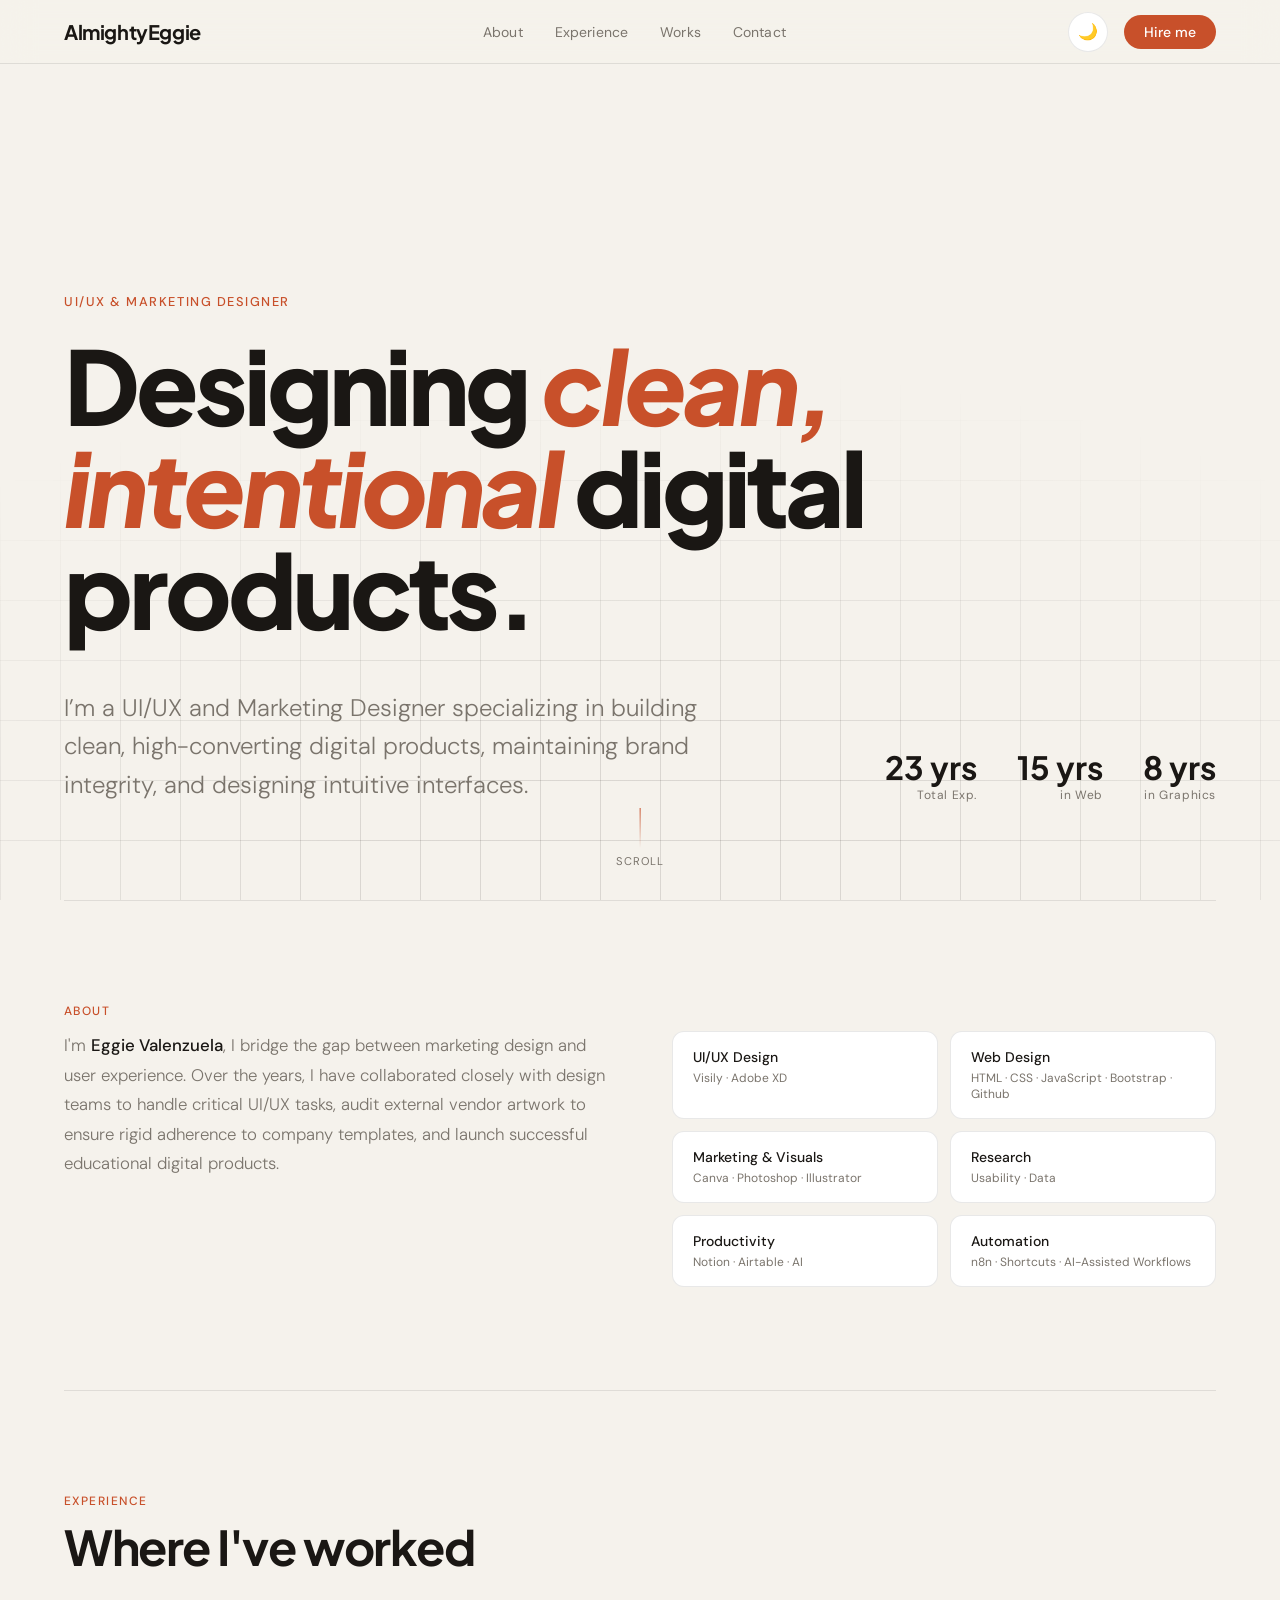
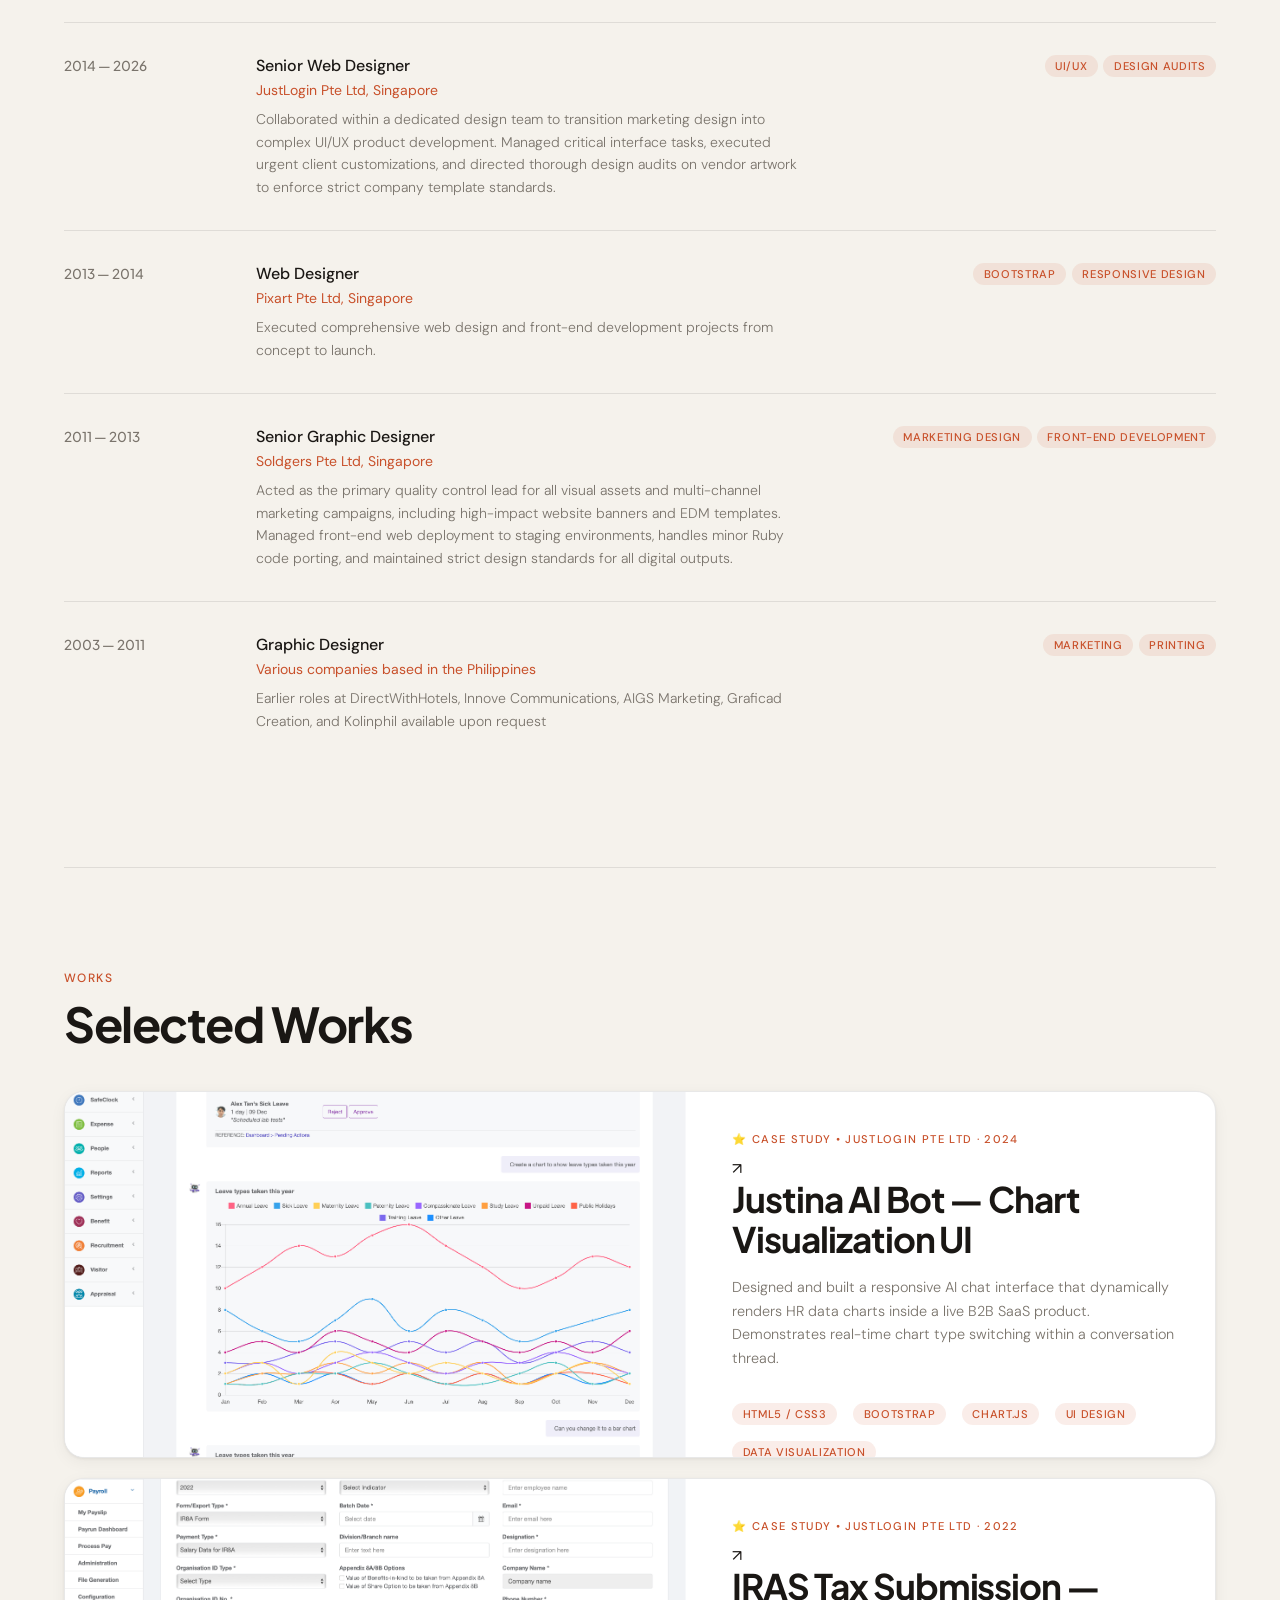
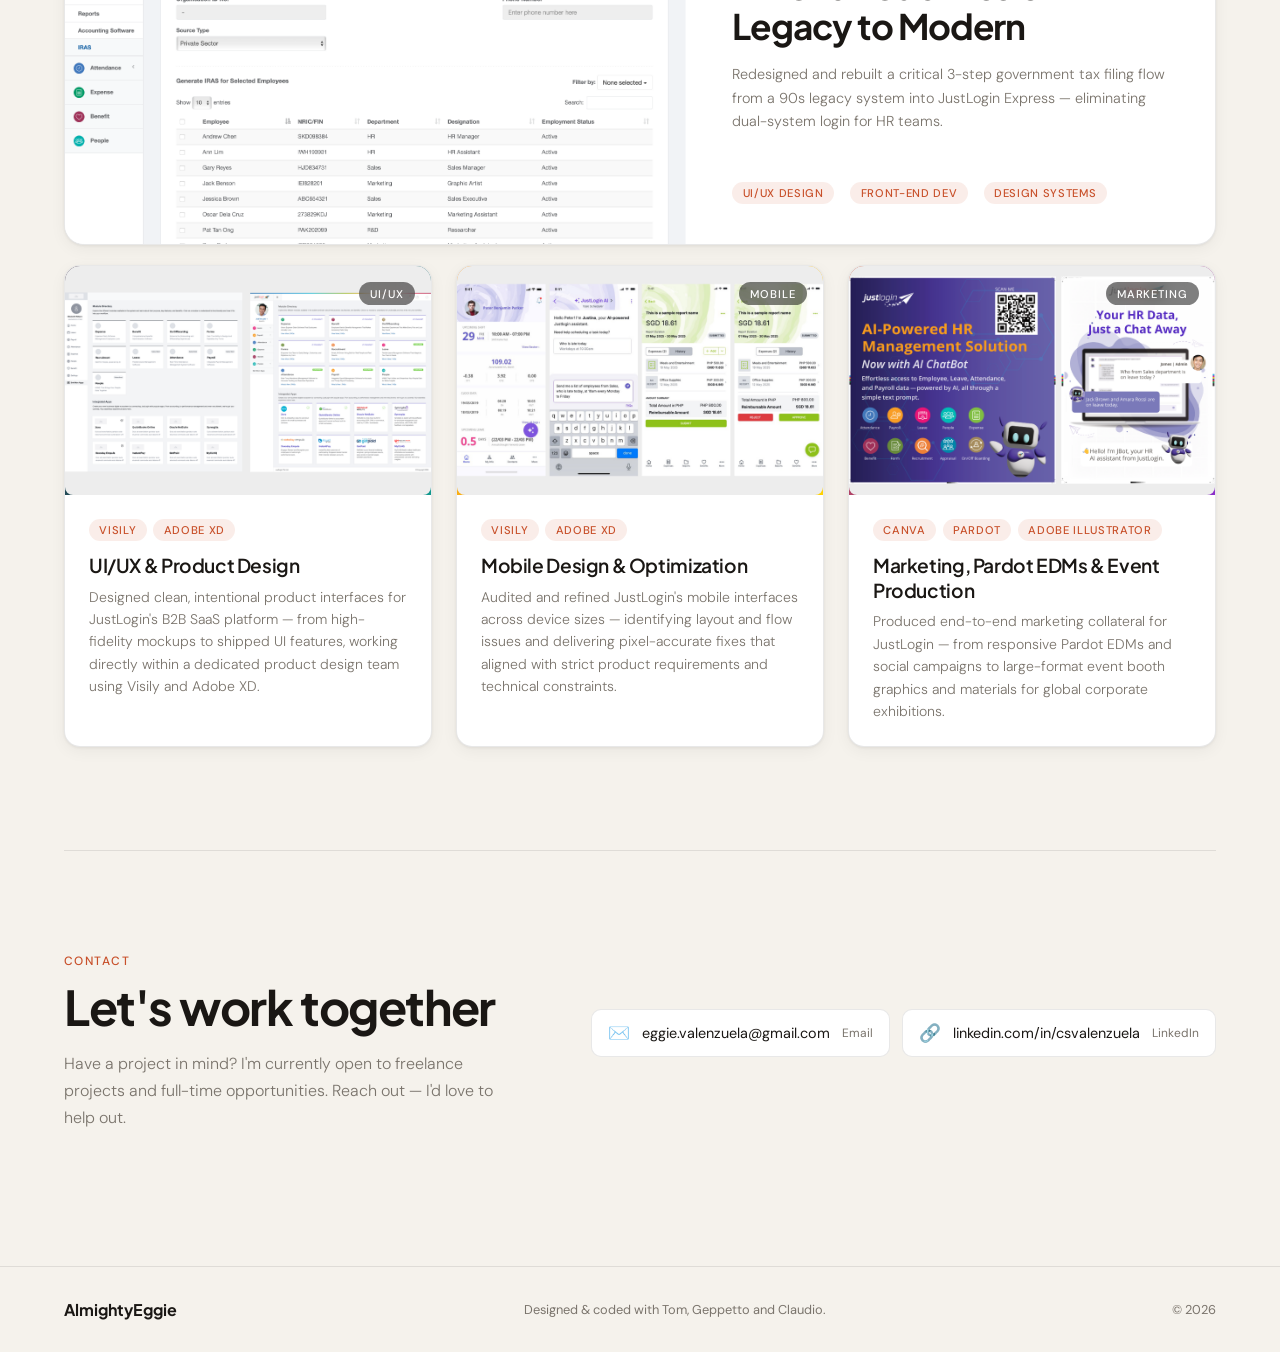
==== commit d89fd74e: "margin fix" ====
--- a/index.html
+++ b/index.html
@@ -210,7 +210,6 @@
                     </div>
                 </div>
             </a>
-            <br>
             <a href="iras-case-study.html" class="featured-card reveal">
                 <div class="featured-thumb c1">
                     <div class="featured-thumb-inner"><img src="images/iras1.png"></div>
--- a/css/style.css
+++ b/css/style.css
@@ -538,6 +538,7 @@
             transition: box-shadow 0.3s, transform 0.3s;
             text-decoration: none;
             color: inherit;
+            margin-bottom: 20px;
         }
 
         .featured-card:hover {
@@ -1156,4 +1157,4 @@
             .modal-title {
                 font-size: 1.5rem;
             }
-        }
+        }
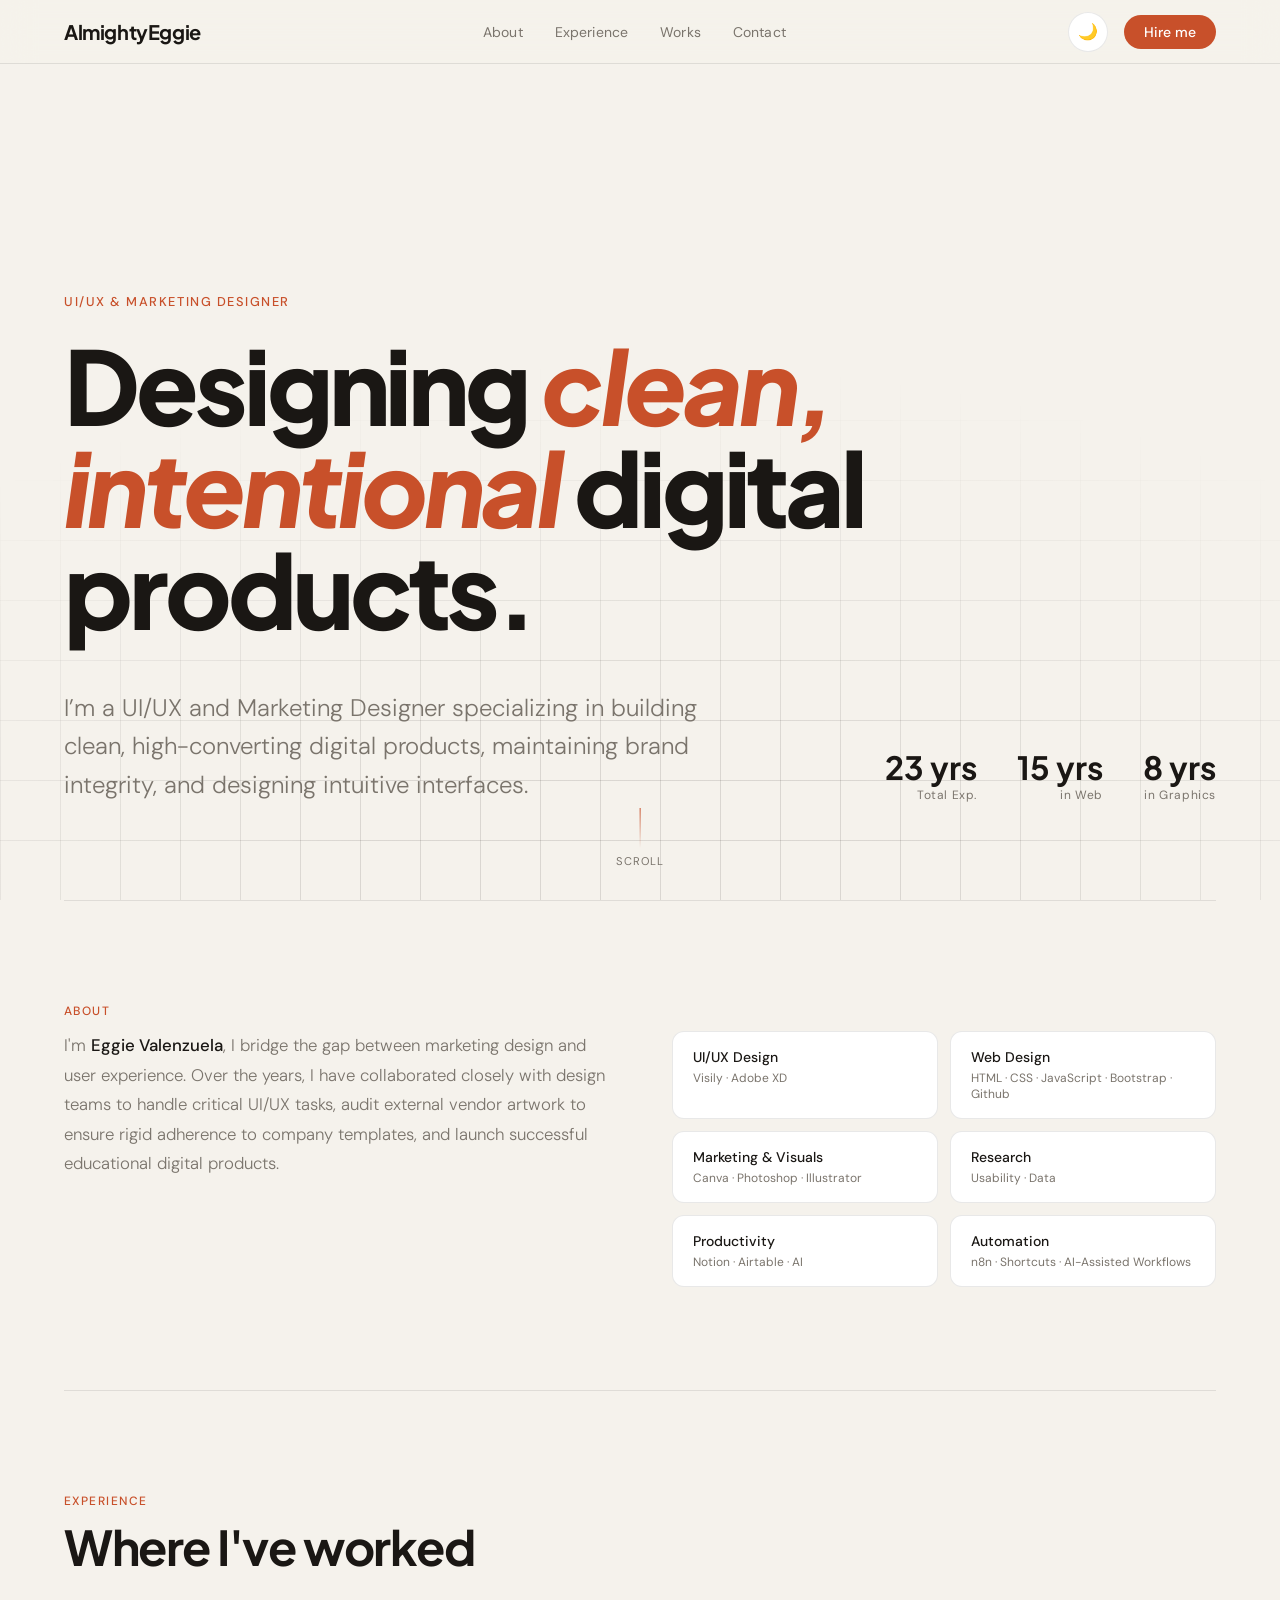
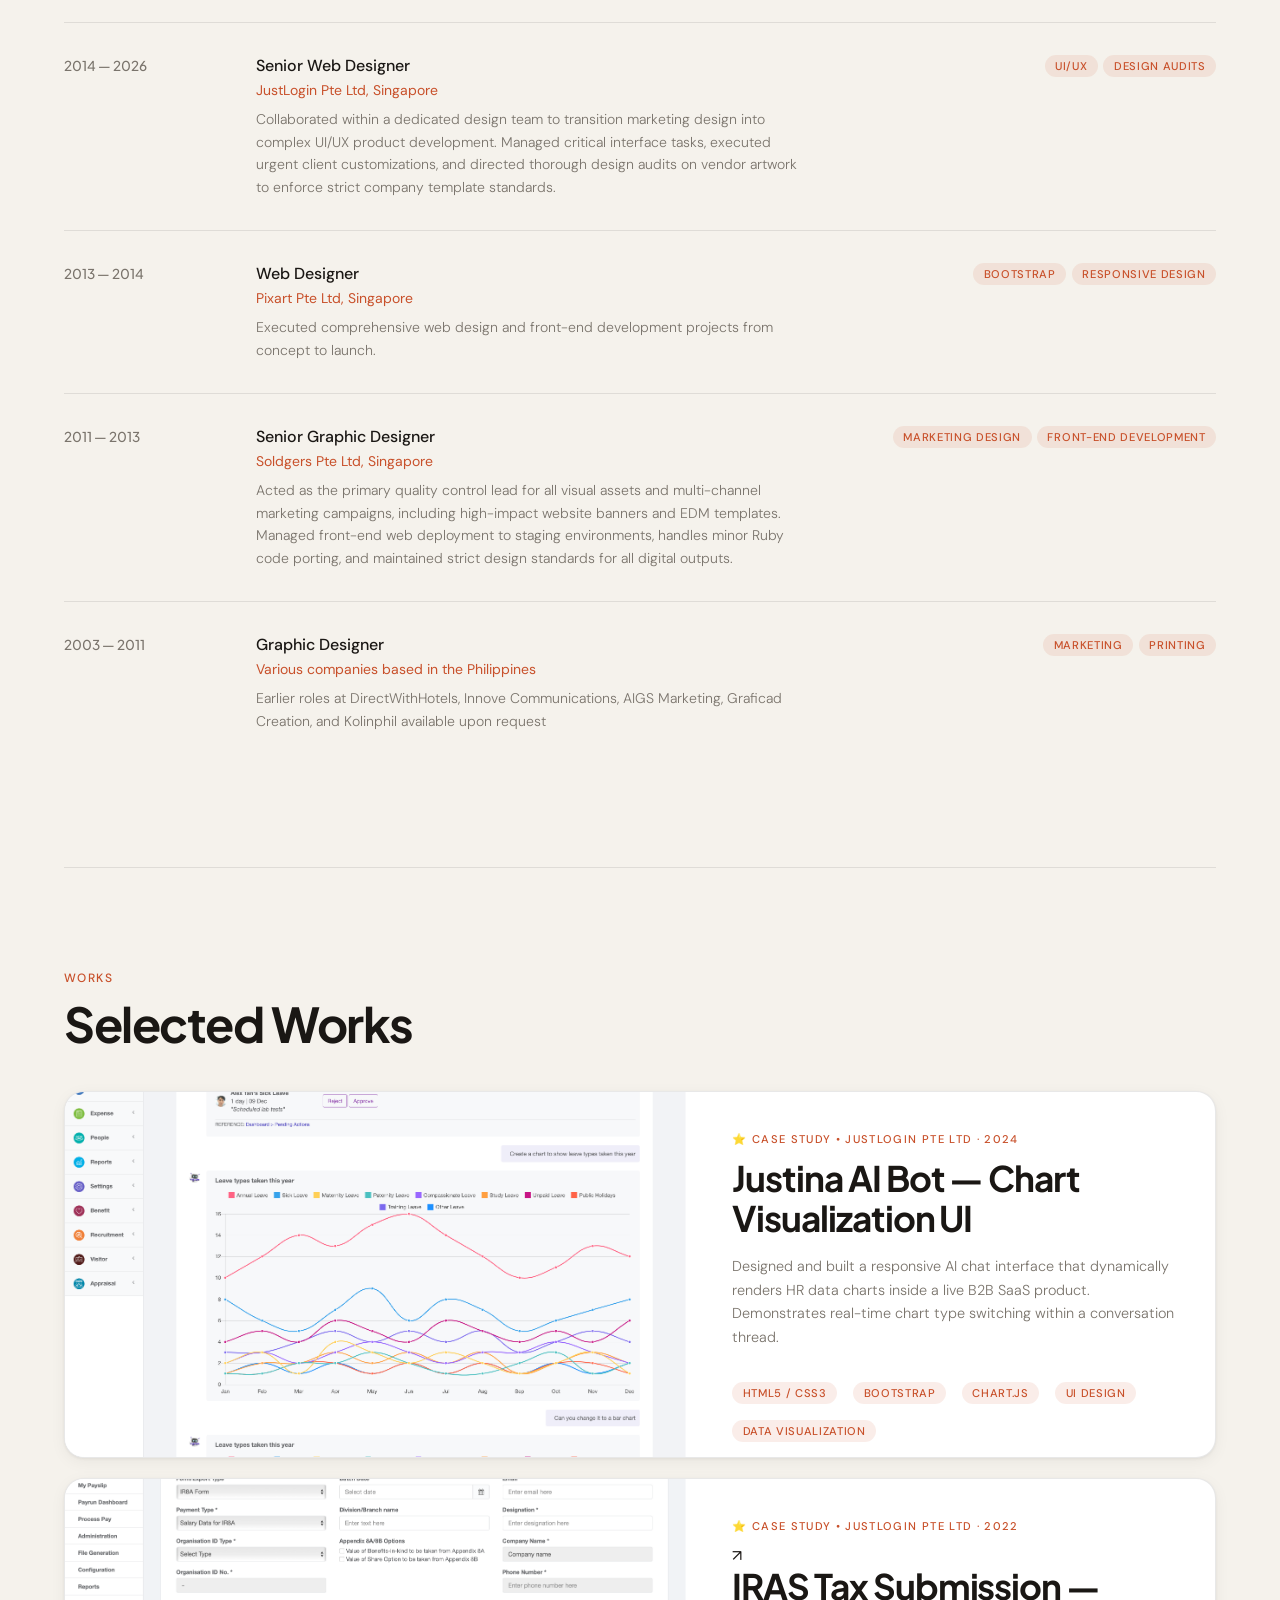
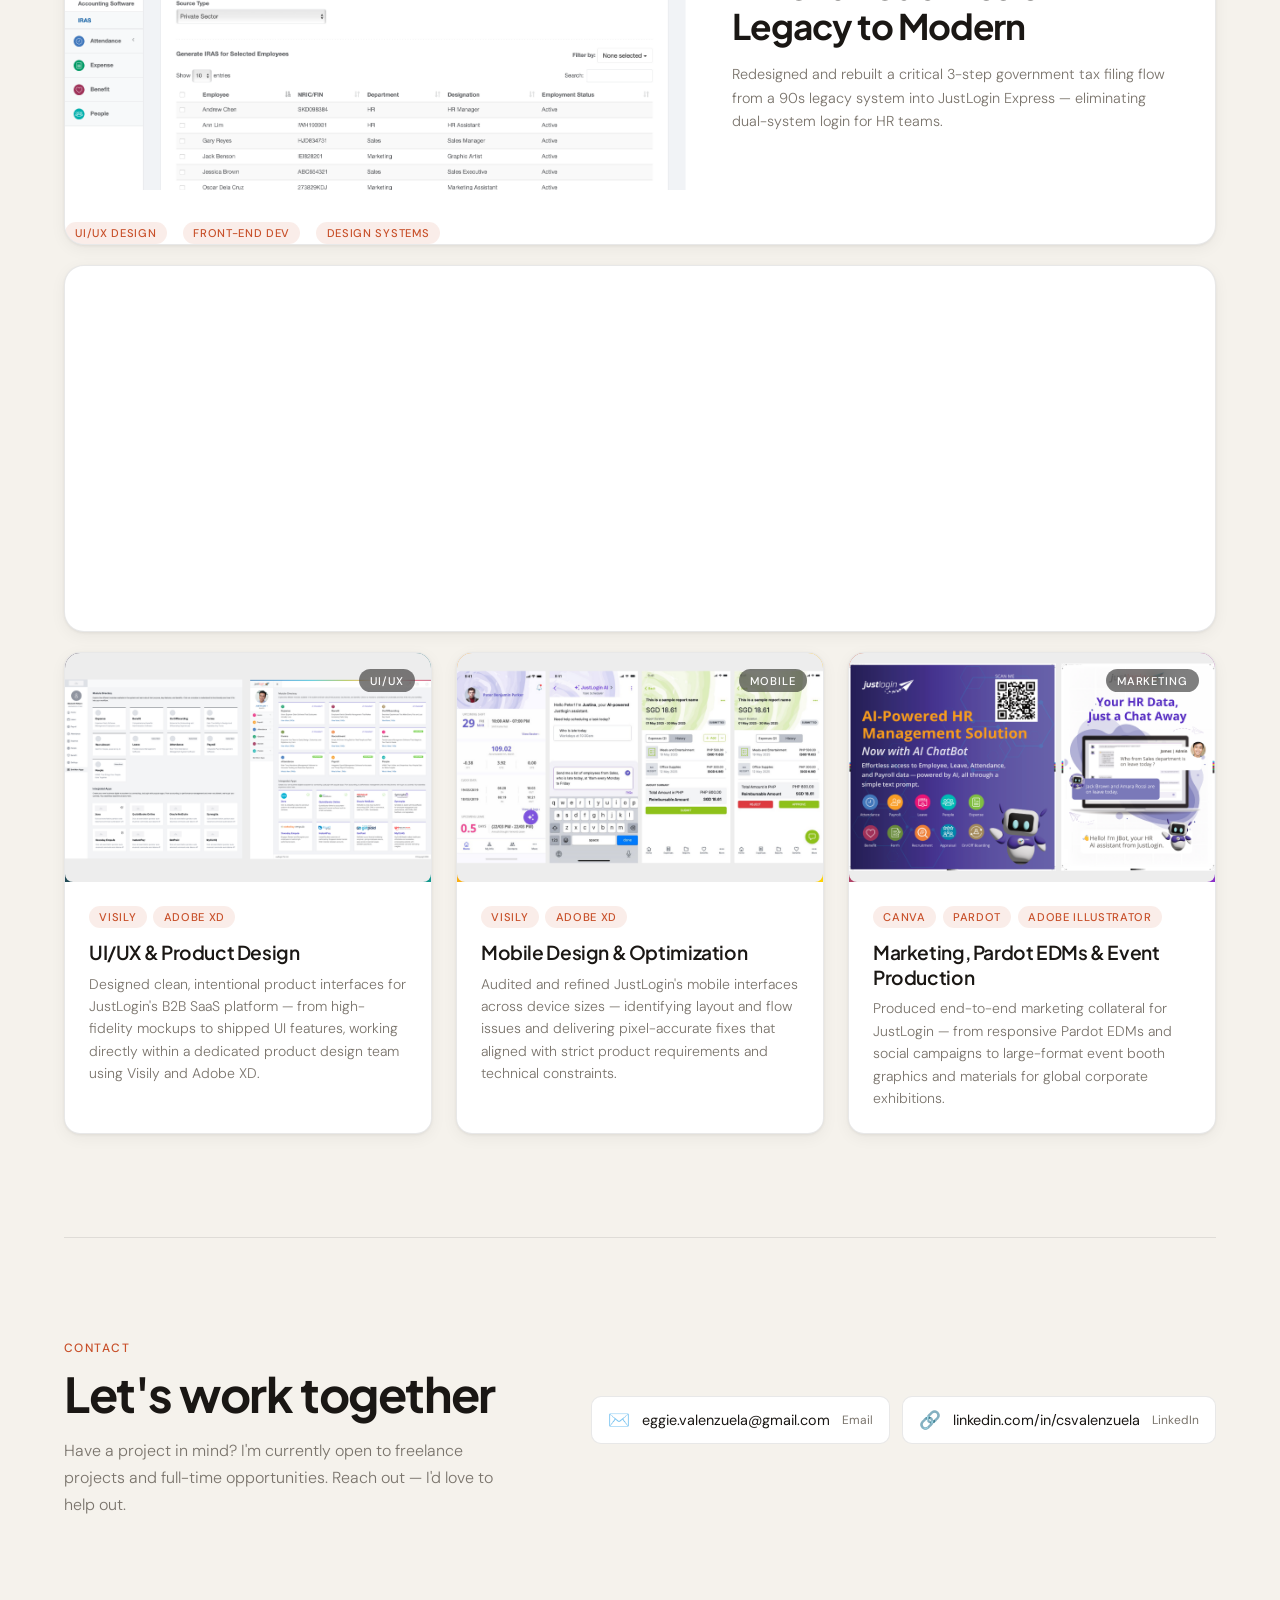
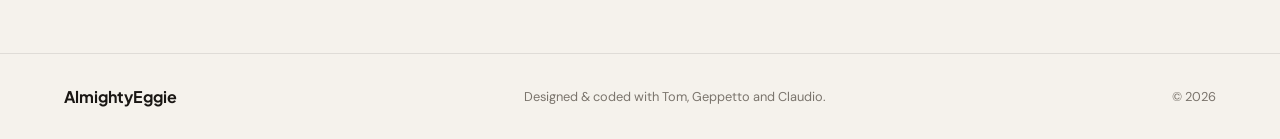
==== commit a59111e9: "removed feature arrow" ====
--- a/index.html
+++ b/index.html
@@ -194,7 +194,6 @@
                     <div>
                         <div class="clearfix">
                             <div class="featured-label">⭐ CASE STUDY • JustLogin Pte Ltd · 2024</div>
-                            <div class="featured-arrow">↗</div>
                         </div>
                         <h3 class="featured-title">Justina AI Bot — Chart Visualization UI</h3>
                         <p class="featured-desc">Designed and built a responsive AI chat interface that dynamically
@@ -217,22 +216,23 @@
                 <div class="featured-body">
                     <div>
                         <div class="clearfix">
-                            <div class="featured-label">⭐ CASE STUDY • JustLogin Pte Ltd · 2022</div>
-                            <div class="featured-arrow">↗</div>
+                            <div class="featured-label">⭐ CASE STUDY • JustLogin Pte Ltd · 2022</div <div
+                                class="featured-arrow">↗
                         </div>
-                        <h3 class="featured-title">IRAS Tax Submission — Legacy to Modern</h3>
-                        <p class="featured-desc">Redesigned and rebuilt a critical 3-step government tax filing flow
-                            from a
-                            90s legacy system into JustLogin Express — eliminating dual-system login for HR teams.
-                        </p>
-                    </div>
-                    <div class="featured-meta">
-                        <span class="tag">UI/UX Design</span>
-                        <span class="tag">Front-end Dev</span>
-                        <span class="tag">Design Systems</span>
-                    </div>
-                </div>
-            </a>
+                    </div>
+                    <h3 class="featured-title">IRAS Tax Submission — Legacy to Modern</h3>
+                    <p class="featured-desc">Redesigned and rebuilt a critical 3-step government tax filing flow
+                        from a
+                        90s legacy system into JustLogin Express — eliminating dual-system login for HR teams.
+                    </p>
+                </div>
+                <div class="featured-meta">
+                    <span class="tag">UI/UX Design</span>
+                    <span class="tag">Front-end Dev</span>
+                    <span class="tag">Design Systems</span>
+                </div>
+        </div>
+        </a>
         </div>
 
         <div class="projects-grid">
--- a/css/style.css
+++ b/css/style.css
@@ -1157,4 +1157,31 @@
             .modal-title {
                 font-size: 1.5rem;
             }
+        }
+
+        .clearfix::after {
+            content: "";
+            display: table;
+            clear: both !important;
+        }
+
+        .featured-arrow {
+            float: right;
+            width: 28px;
+            height: 28px;
+            border-radius: 50%;
+            border: 1px solid var(--border);
+            display: flex;
+            align-items: center;
+            justify-content: center;
+            font-size: 0.75rem;
+            transition: all 0.2s;
+            color: var(--text);
+        }
+
+        .featured-arrow:hover {
+            background: var(--accent);
+            border-color: var(--accent);
+            color: white;
+            transform: rotate(45deg);
         }
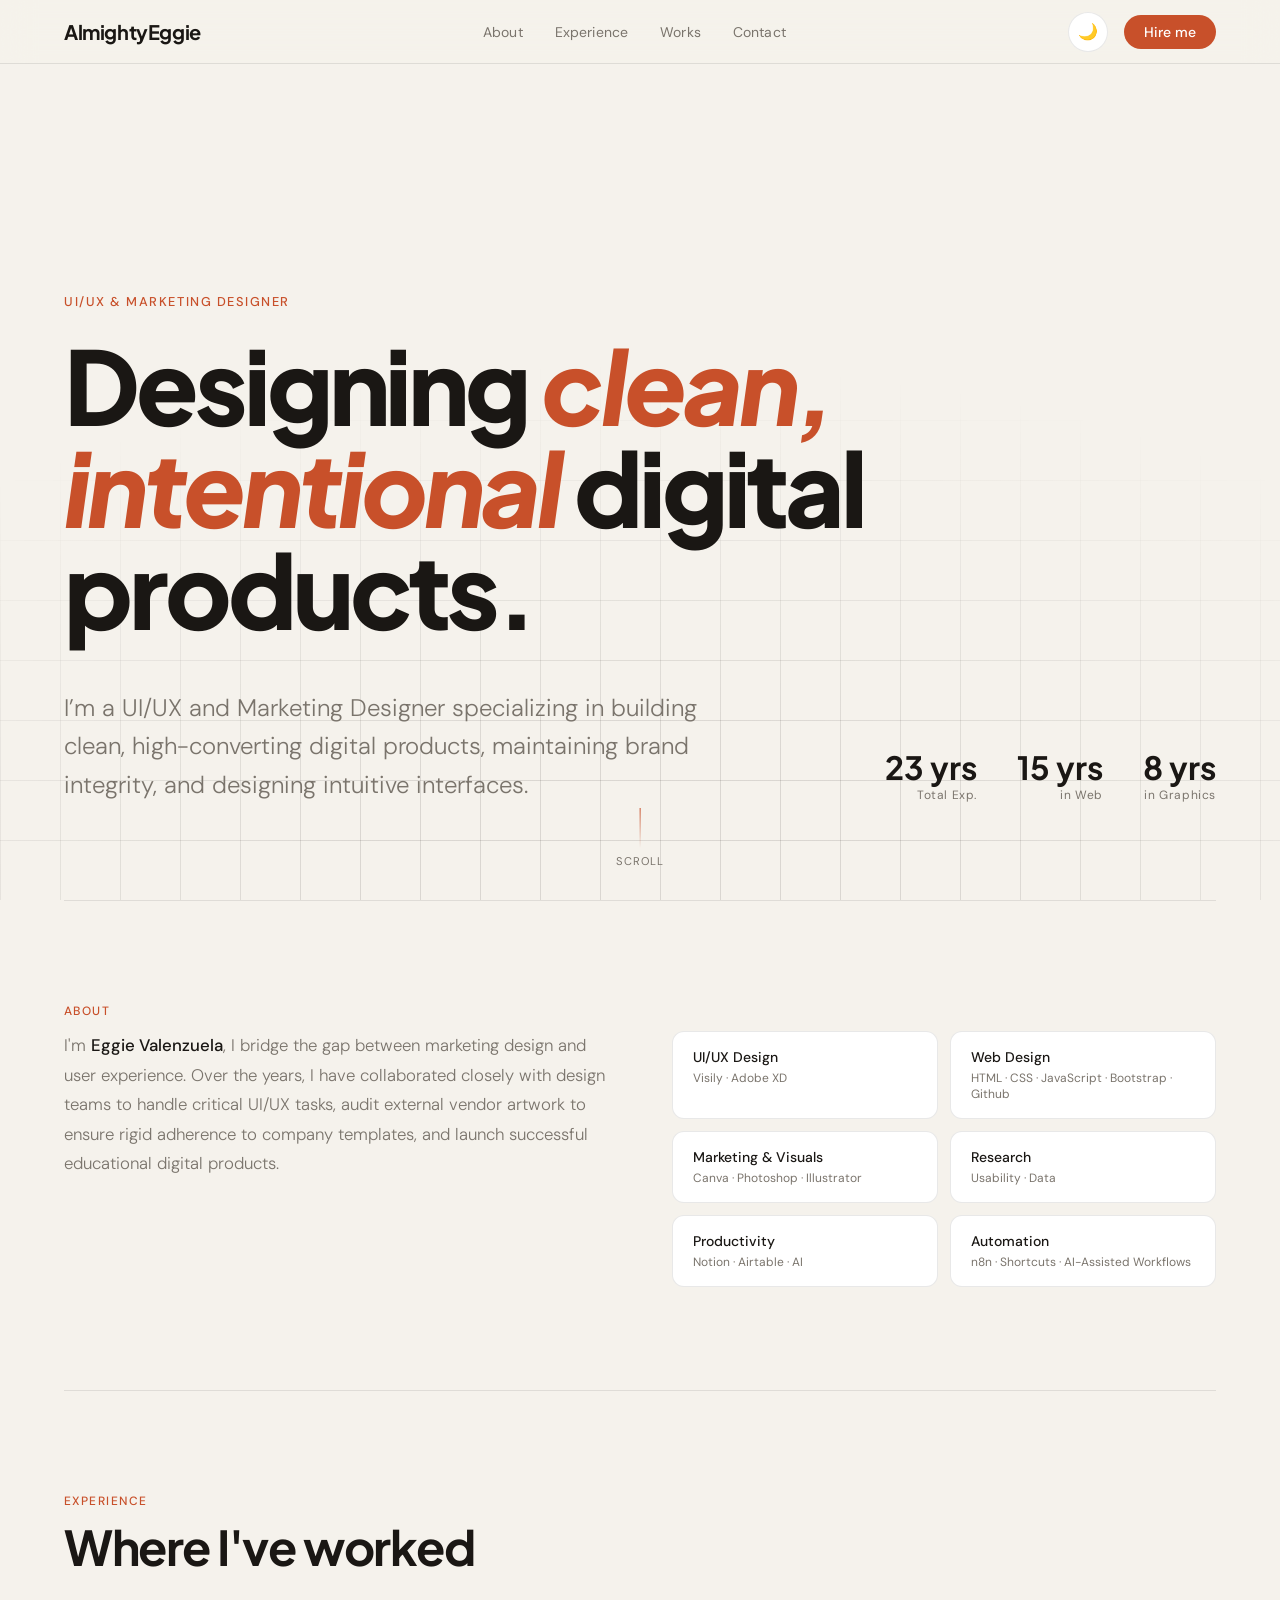
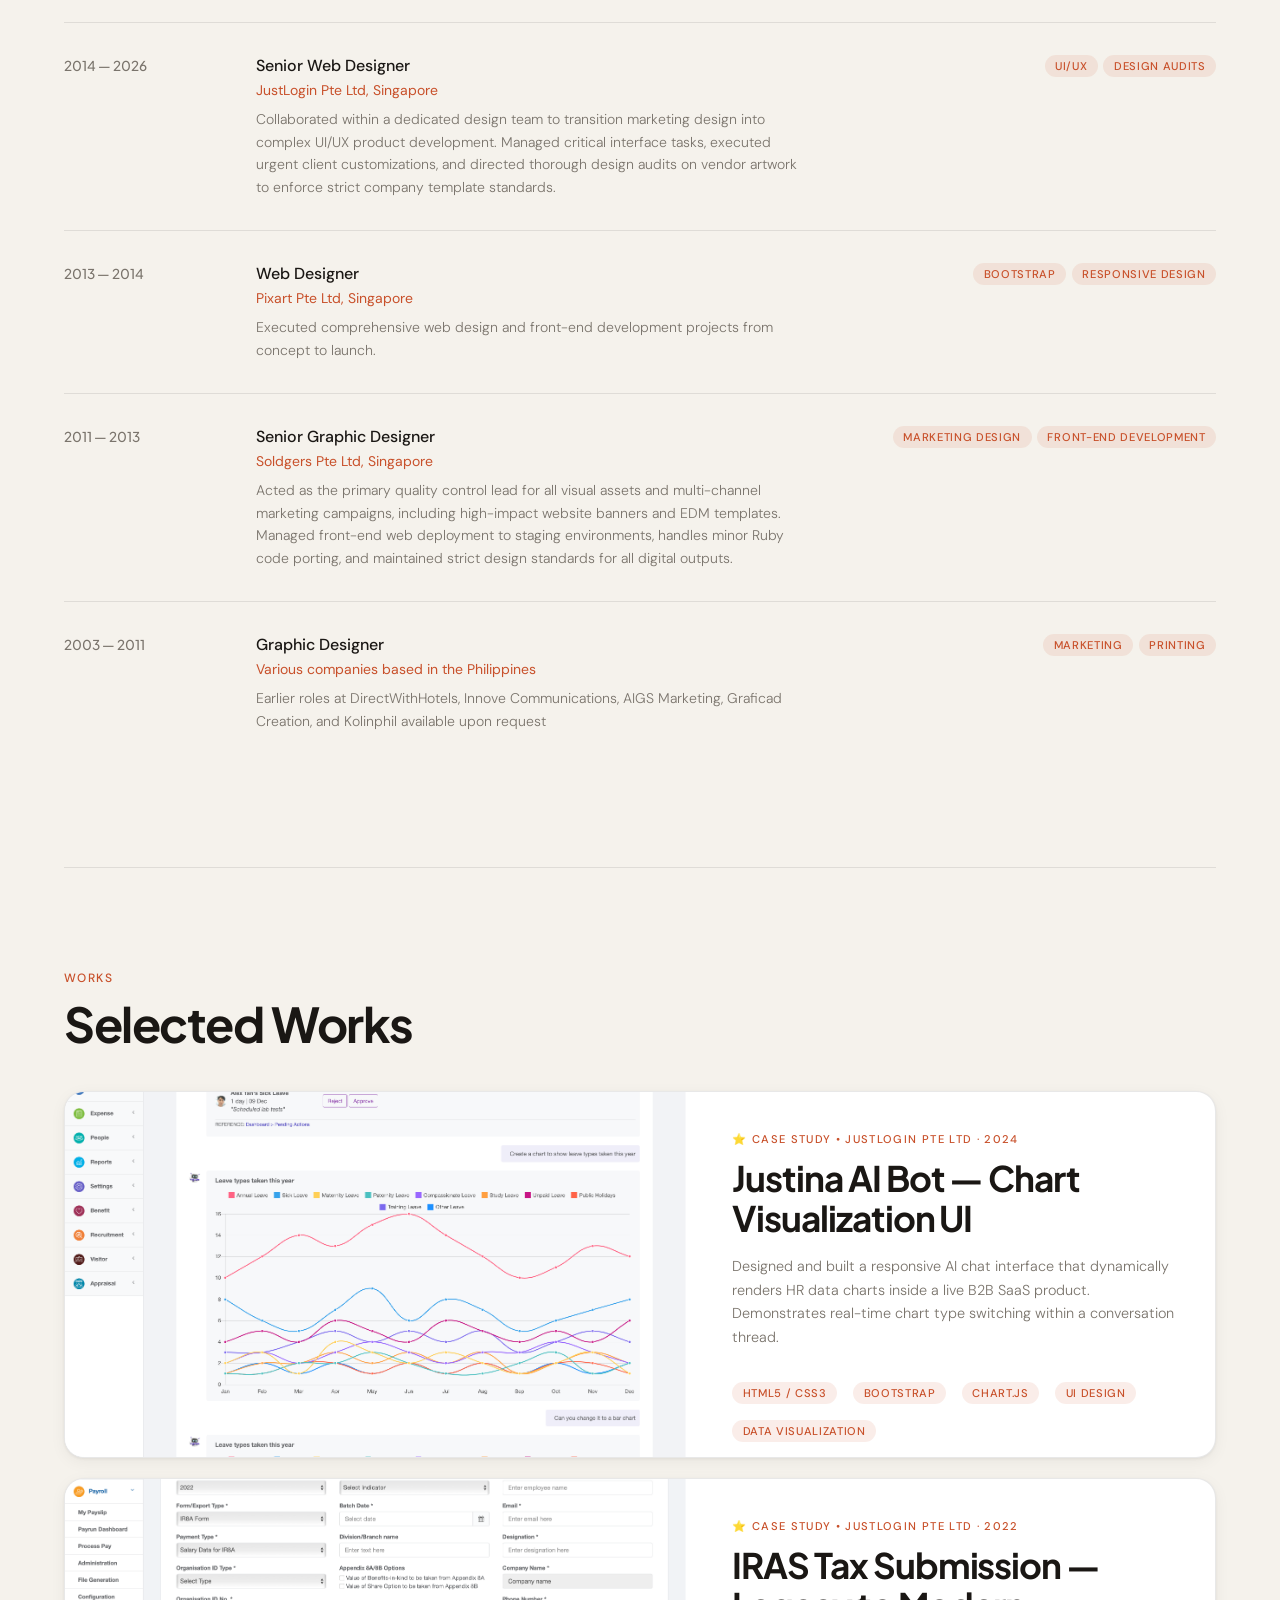
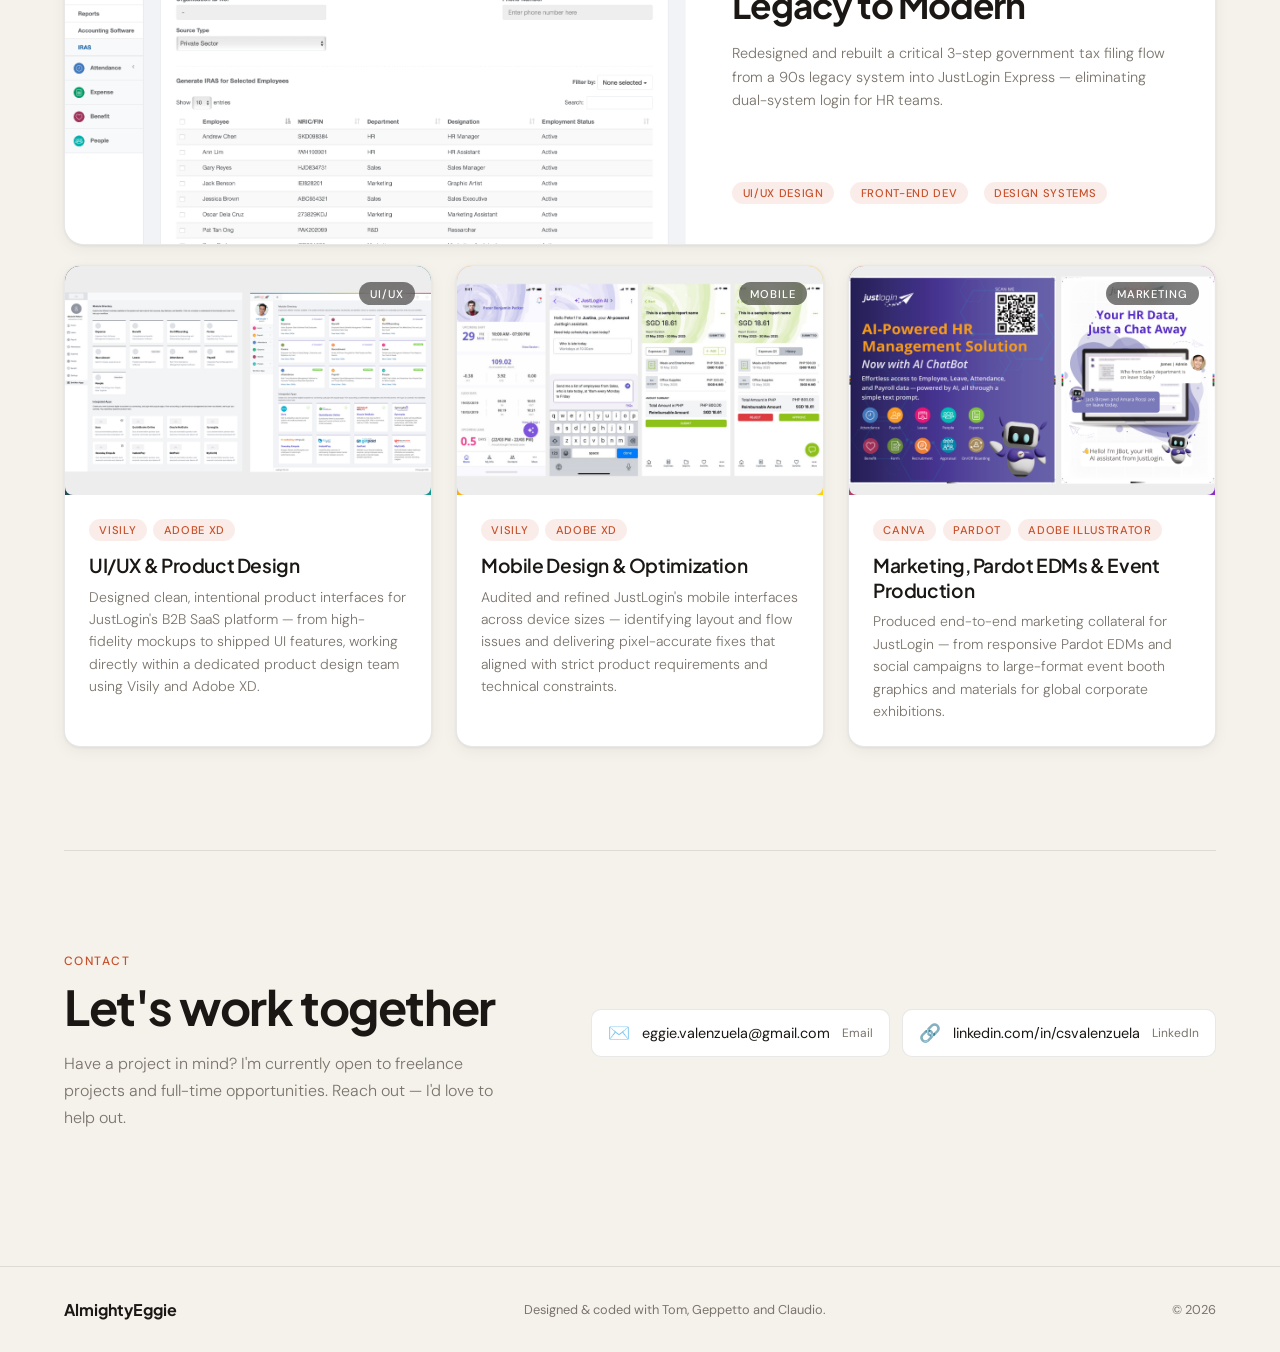
==== commit f032ccee: "fixed arrow" ====
--- a/index.html
+++ b/index.html
@@ -216,23 +216,21 @@
                 <div class="featured-body">
                     <div>
                         <div class="clearfix">
-                            <div class="featured-label">⭐ CASE STUDY • JustLogin Pte Ltd · 2022</div <div
-                                class="featured-arrow">↗
+                            <div class="featured-label">⭐ CASE STUDY • JustLogin Pte Ltd · 2022</div>
                         </div>
-                    </div>
-                    <h3 class="featured-title">IRAS Tax Submission — Legacy to Modern</h3>
-                    <p class="featured-desc">Redesigned and rebuilt a critical 3-step government tax filing flow
-                        from a
-                        90s legacy system into JustLogin Express — eliminating dual-system login for HR teams.
-                    </p>
-                </div>
-                <div class="featured-meta">
-                    <span class="tag">UI/UX Design</span>
-                    <span class="tag">Front-end Dev</span>
-                    <span class="tag">Design Systems</span>
-                </div>
-        </div>
-        </a>
+                        <h3 class="featured-title">IRAS Tax Submission — Legacy to Modern</h3>
+                        <p class="featured-desc">Redesigned and rebuilt a critical 3-step government tax filing flow
+                            from a
+                            90s legacy system into JustLogin Express — eliminating dual-system login for HR teams.
+                        </p>
+                    </div>
+                    <div class="featured-meta">
+                        <span class="tag">UI/UX Design</span>
+                        <span class="tag">Front-end Dev</span>
+                        <span class="tag">Design Systems</span>
+                    </div>
+                </div>
+            </a>
         </div>
 
         <div class="projects-grid">
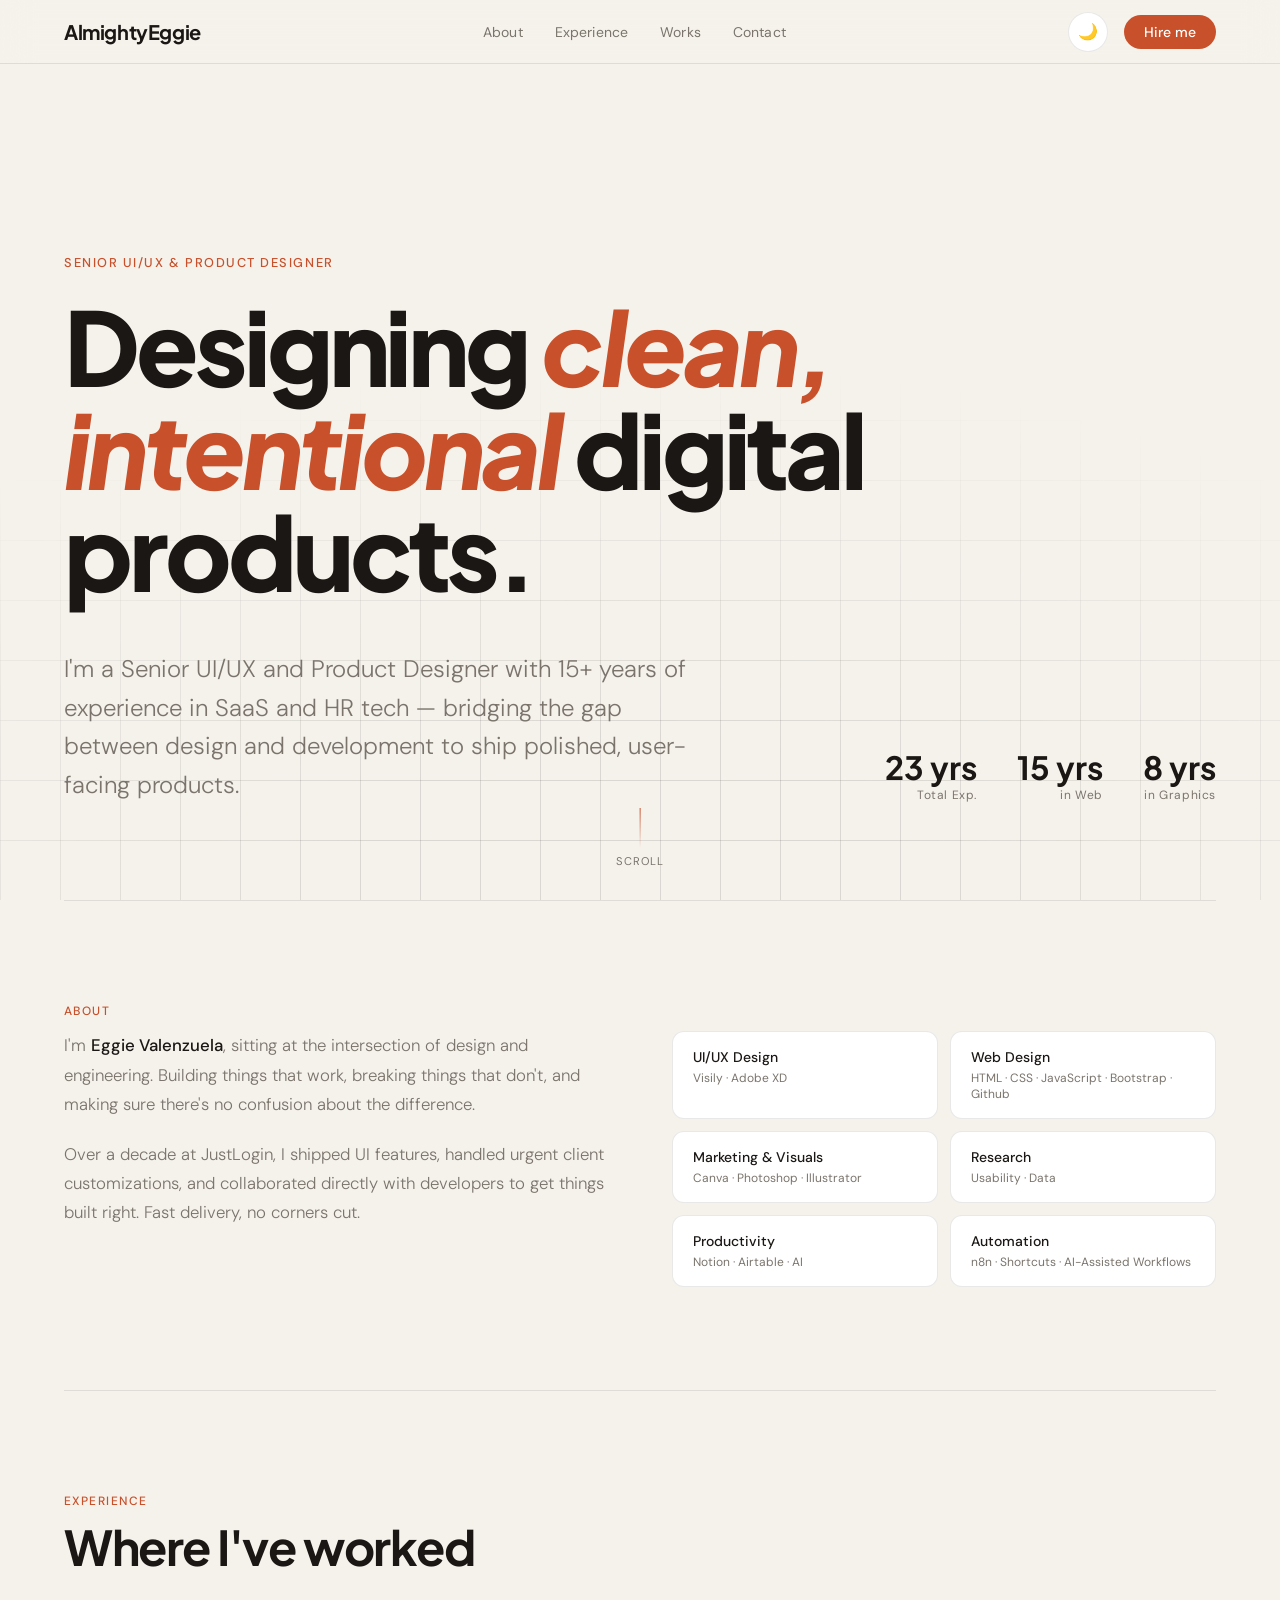
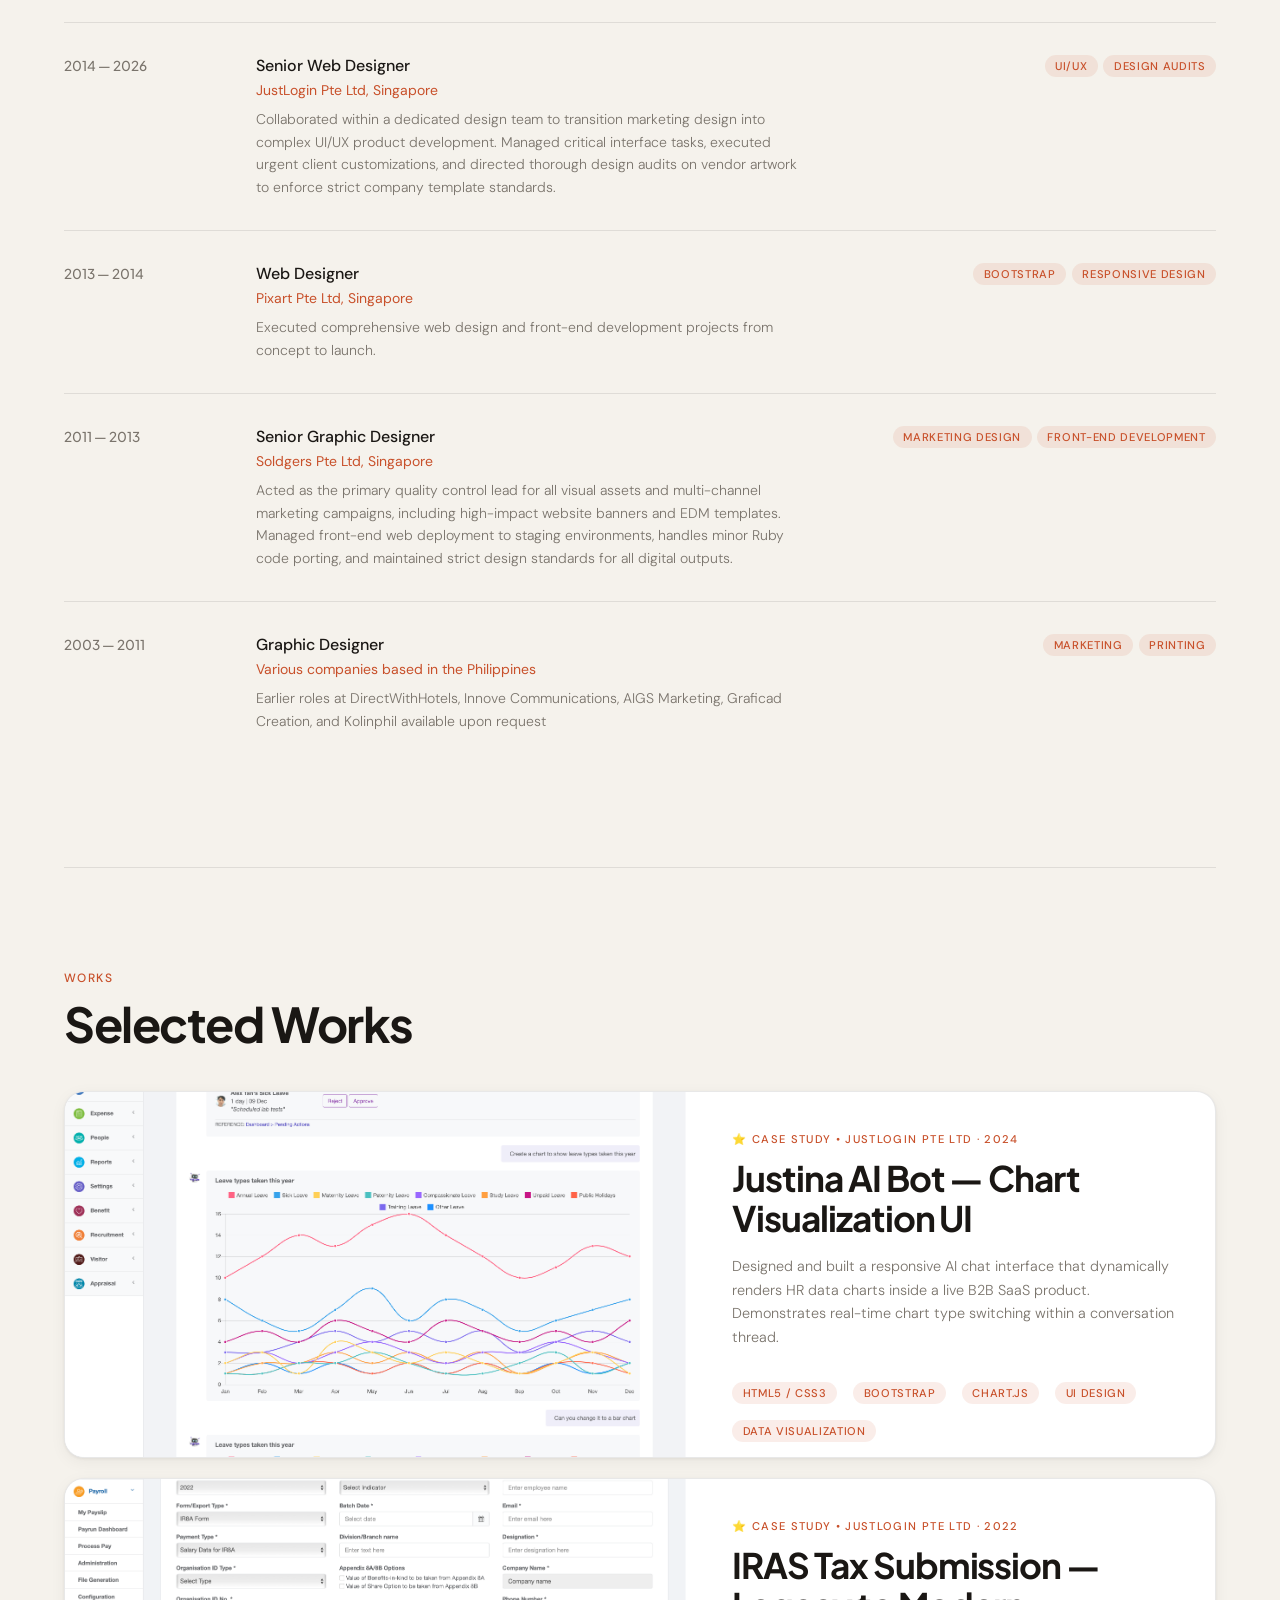
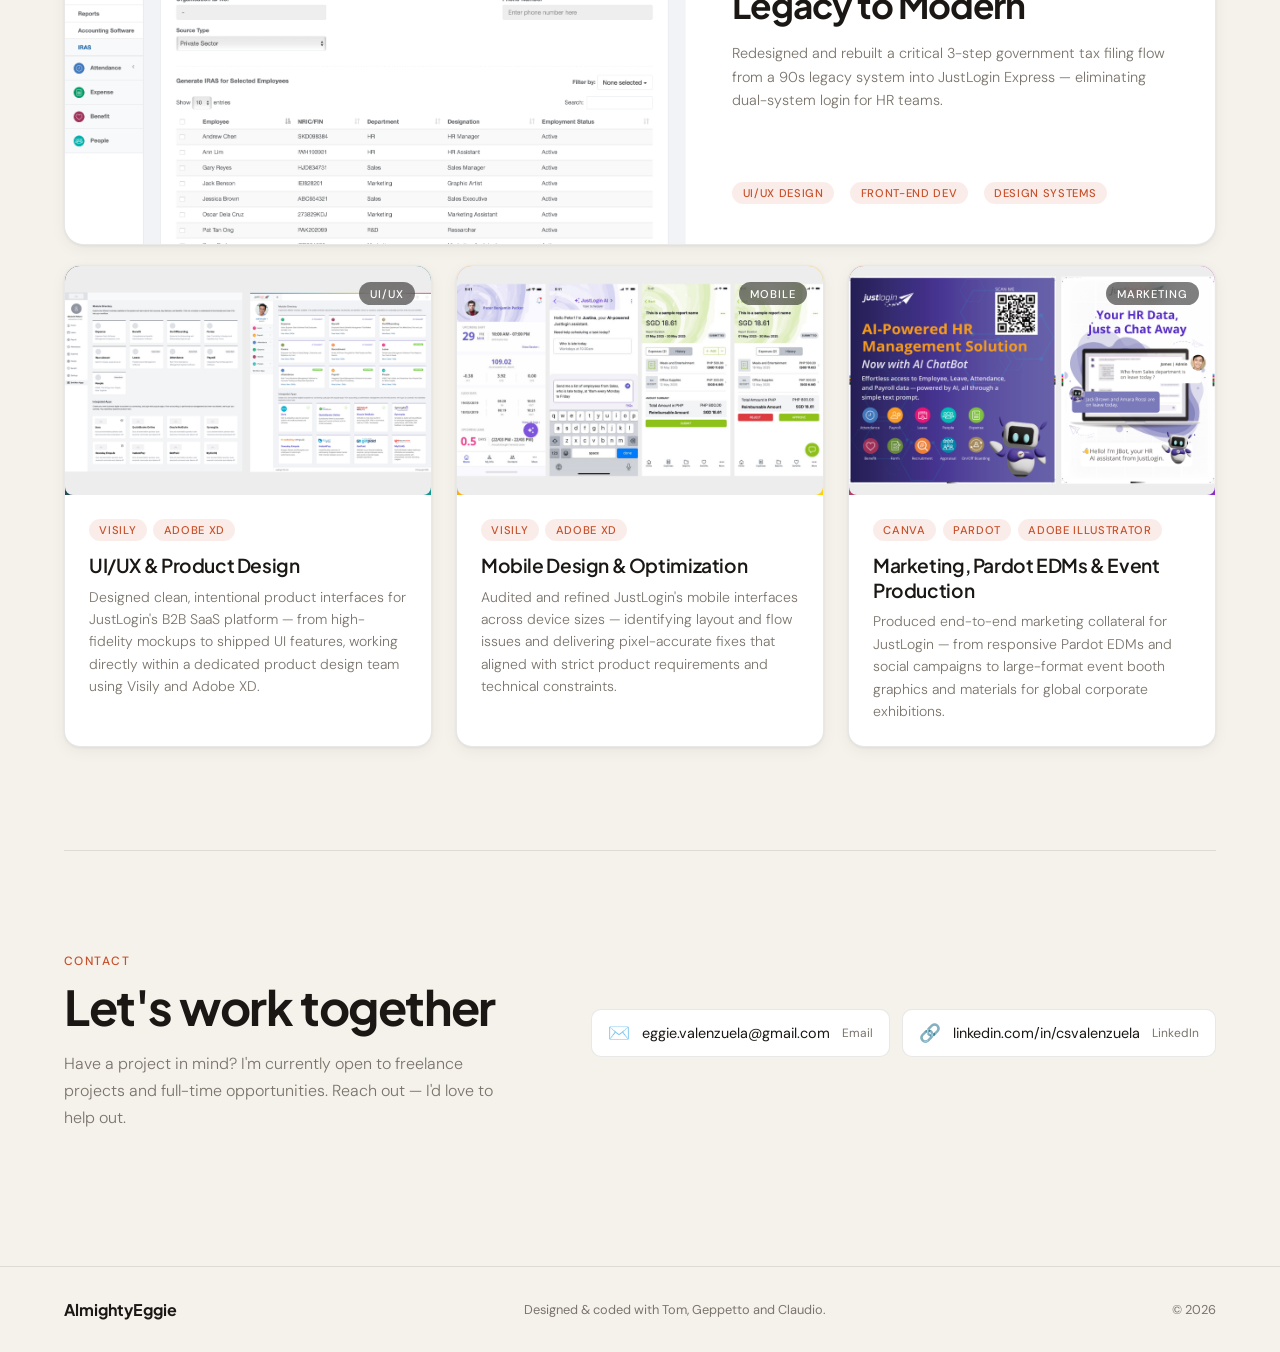
==== commit b99f0c1b: "updated About text" ====
--- a/index.html
+++ b/index.html
@@ -34,11 +34,11 @@
     <!-- HERO -->
     <section class="hero">
         <div class="hero-grid"></div>
-        <span class="hero-eyebrow">UI/UX & Marketing Designer</span>
+        <span class="hero-eyebrow">Senior UI/UX & Product Designer</span>
         <h1>Designing <em>clean, intentional</em> digital products.</h1>
         <div class="hero-sub">
-            <p class="hero-desc">I’m a UI/UX and Marketing Designer specializing in building clean, high-converting
-                digital products, maintaining brand integrity, and designing intuitive interfaces.</p>
+            <p class="hero-desc">I'm a Senior UI/UX and Product Designer with 15+ years of experience in SaaS and HR
+                tech — bridging the gap between design and development to ship polished, user-facing products.</p>
             <div class="hero-stats">
                 <div class="stat">
                     <span class="stat-num">23 yrs</span>
@@ -67,10 +67,12 @@
         <div class="section-label">About</div>
         <div class="about-inner">
             <div class="about-text reveal">
-                <p>I'm <strong>Eggie Valenzuela</strong>, I bridge the gap between marketing design and user experience.
-                    Over the years, I have collaborated closely with design teams to handle critical UI/UX tasks, audit
-                    external vendor artwork to ensure rigid adherence to company templates, and launch successful
-                    educational digital products.</p>
+                <p>I'm <strong>Eggie Valenzuela</strong>, sitting at the intersection of design and engineering.
+                    Building things that work, breaking things that don't, and making sure there's no confusion about
+                    the difference.</p>
+                <p>
+                    Over a decade at JustLogin, I shipped UI features, handled urgent client customizations, and
+                    collaborated directly with developers to get things built right. Fast delivery, no corners cut.</p>
             </div>
             <div class="skills-grid reveal">
                 <div class="skill-item">
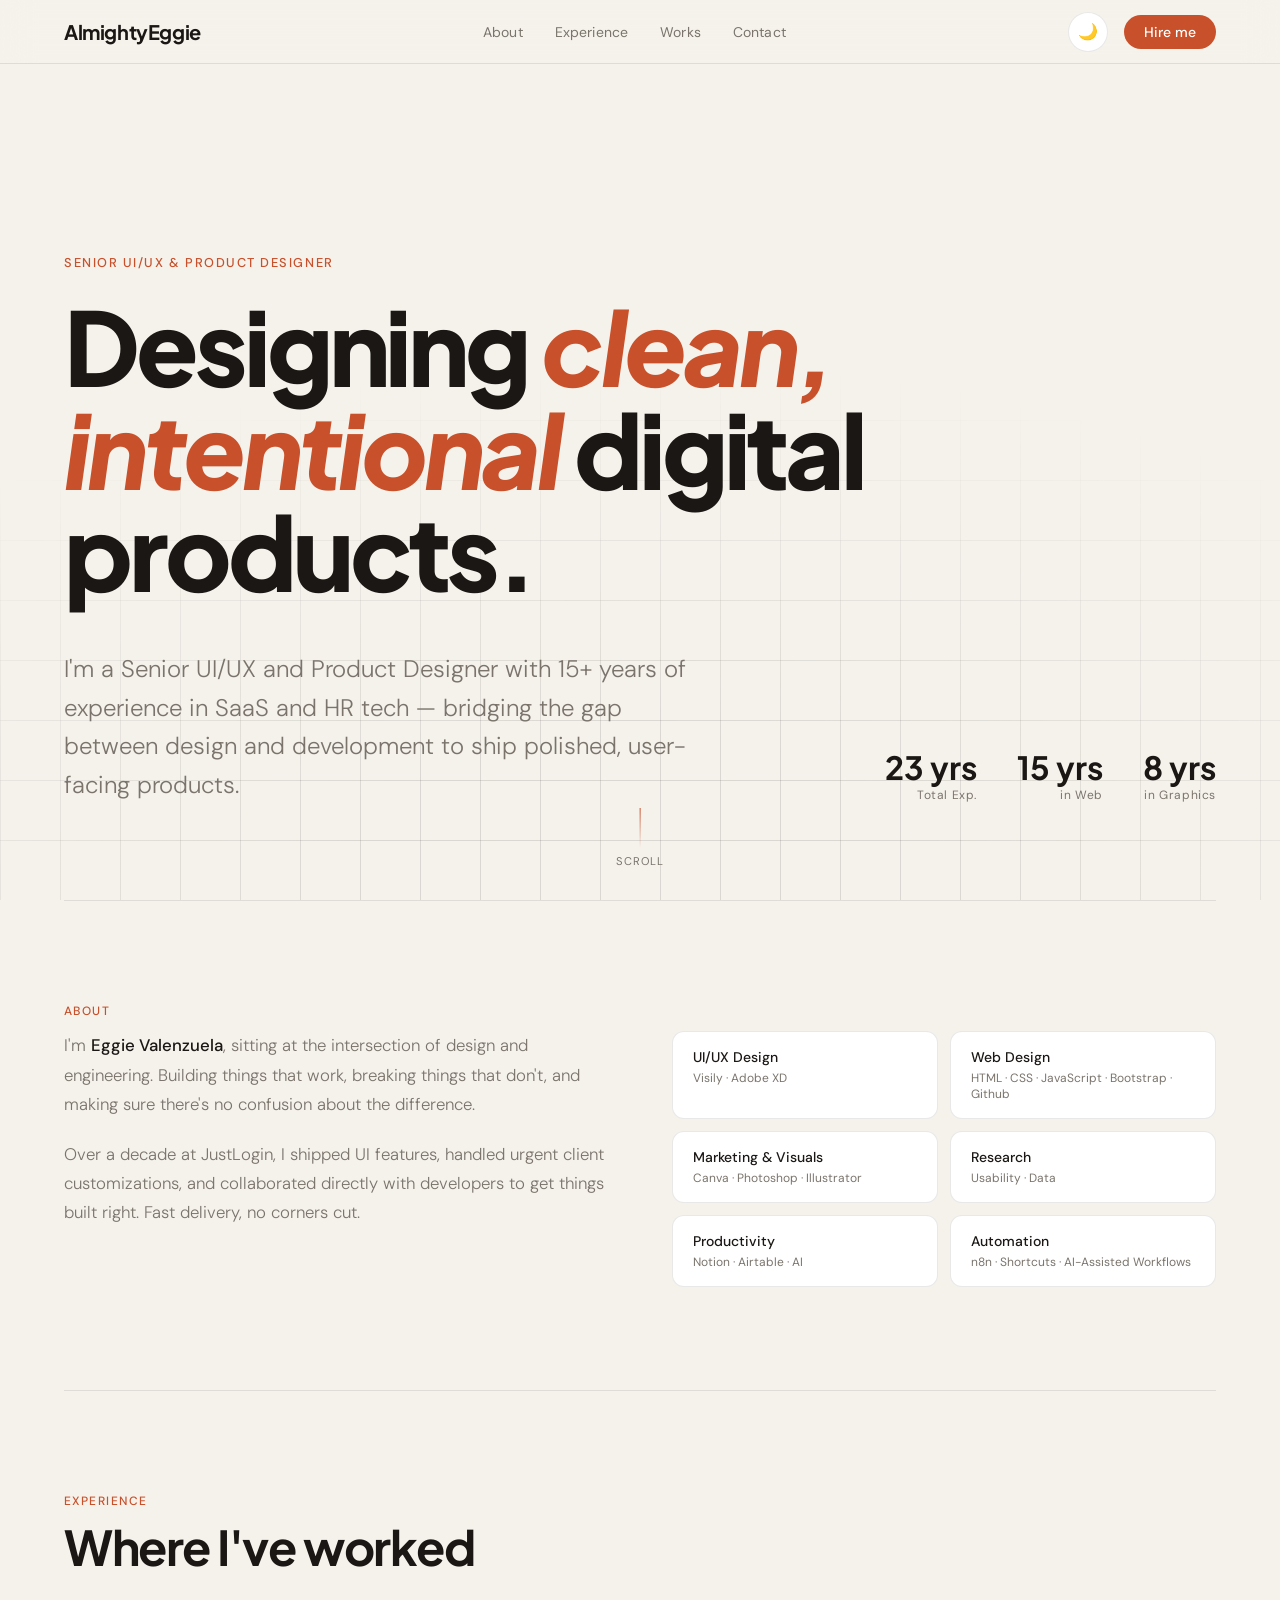
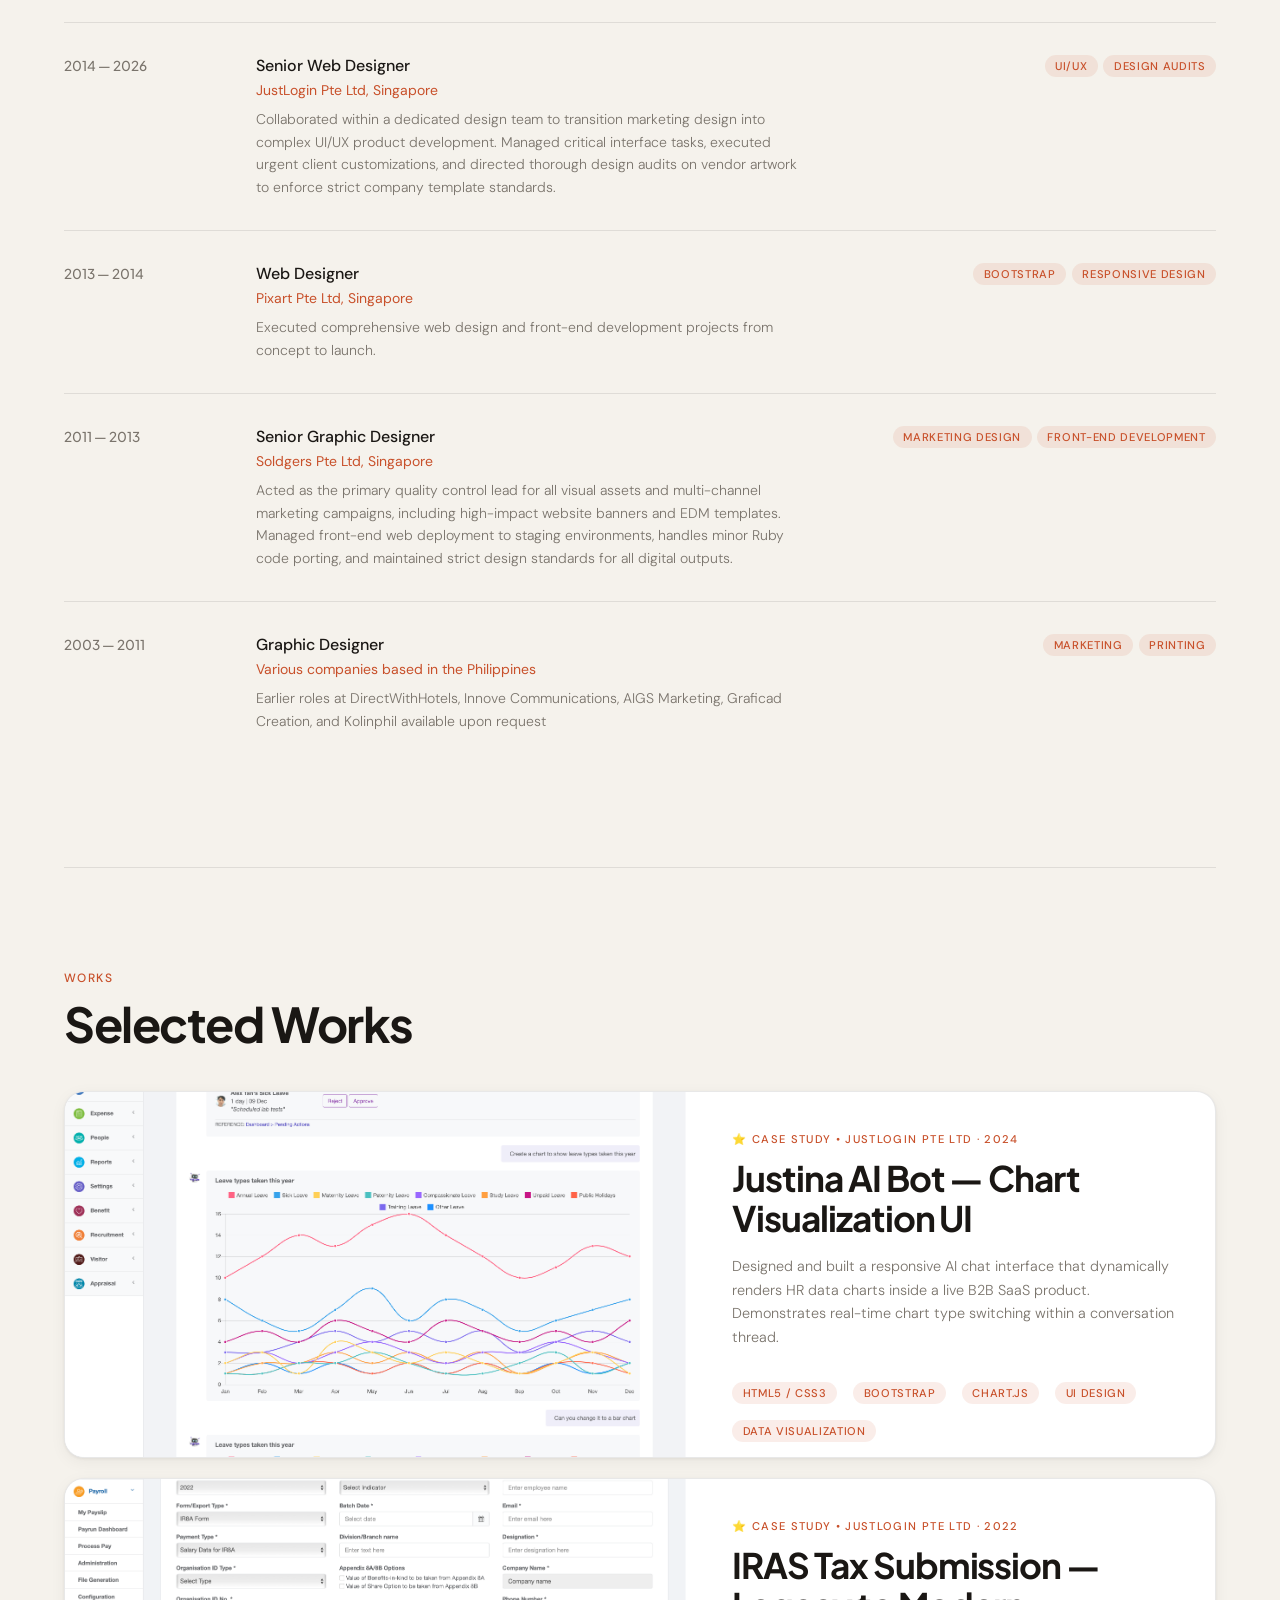
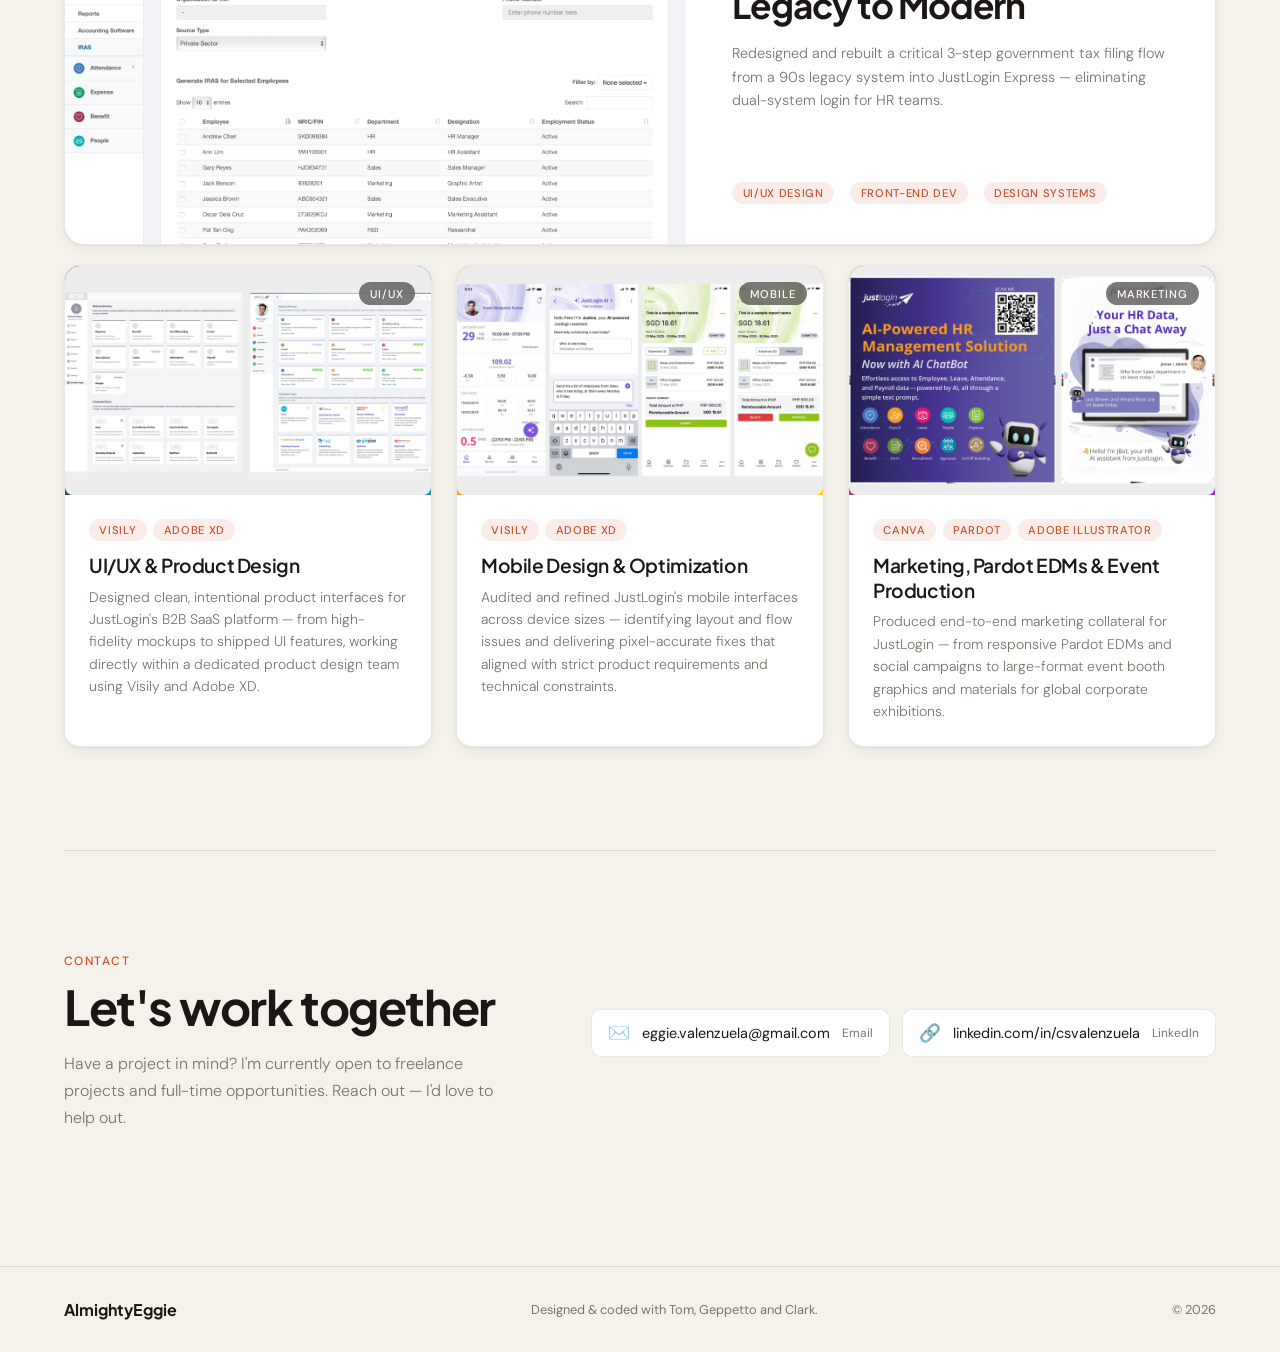
==== commit c7ab59c0: "clark update" ====
--- a/index.html
+++ b/index.html
@@ -373,7 +373,7 @@
     <!-- FOOTER -->
     <footer>
         <span class="footer-logo">AlmightyEggie</span>
-        <span>Designed & coded with Tom, Geppetto and Claudio.</span>
+        <span>Designed & coded with Tom, Geppetto and Clark.</span>
         <span>© 2026</span>
     </footer>
 
